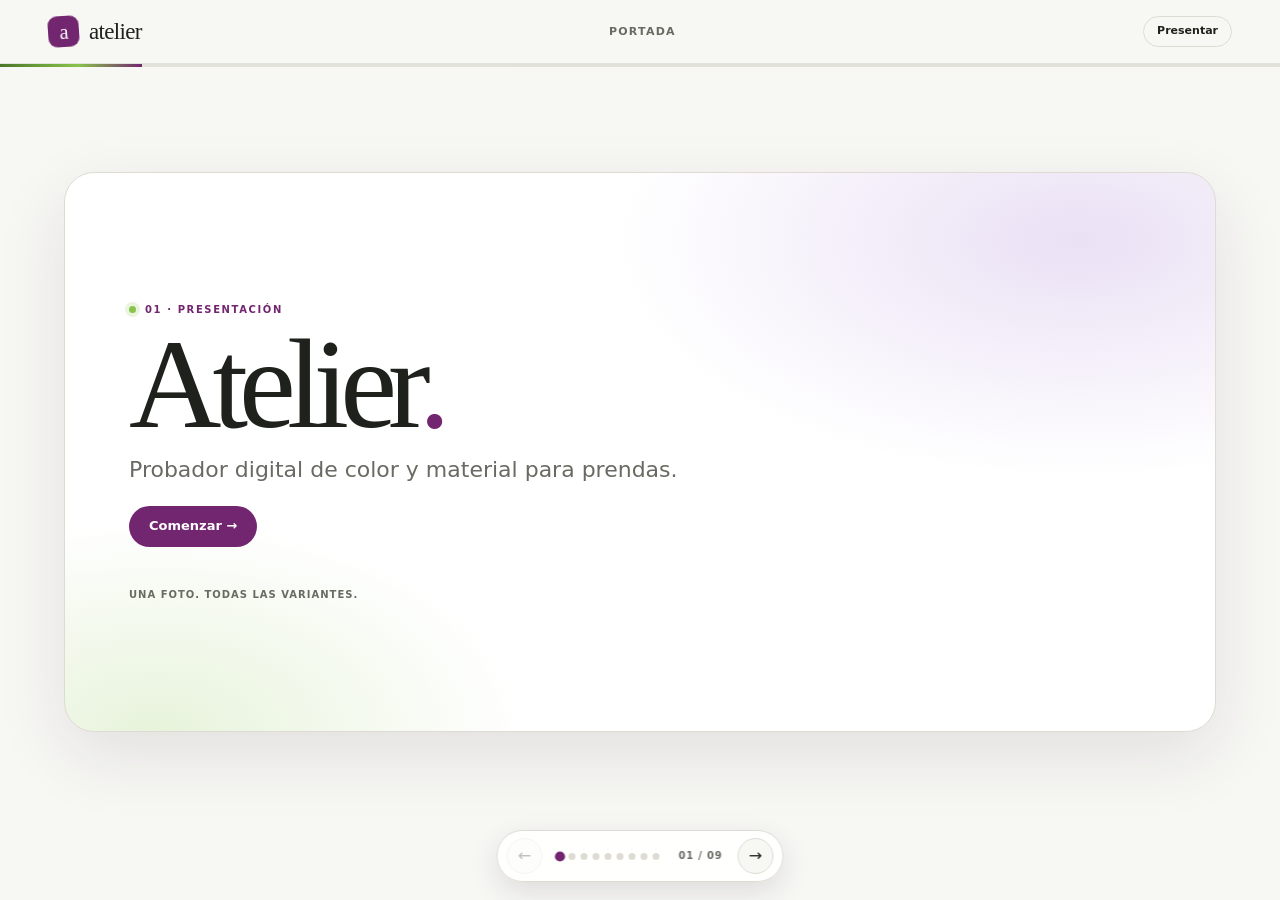
==== presentacion.html @ 40e88a14 "presentación a medias" ====
<!DOCTYPE html>
<html lang="es">
<head>
<meta charset="utf-8">
<meta name="viewport" content="width=device-width, initial-scale=1">
<meta name="description" content="Atelier: probador digital de color y material para prendas. Prueba variantes sobre tu catálogo sin fabricar muestras.">
<title>Atelier · Un nuevo tono. La misma esencia.</title>
<script>document.documentElement.classList.add("js");</script>
<style>
  :root {
    --paper: #f7f7f4;
    --paper-2: #efeee7;
    --white: #ffffff;
    --ink: #1f211d;
    --muted: #686b61;
    --plum: #732670;
    --plum-2: #5b1e58;
    --plum-ink: #732670;
    --plum-soft: #f1e8f5;
    --lavender: #c8afe4;
    --green: #4a7728;
    --green-ink: #4a7728;
    --lime: #89c34b;
    --lime-soft: #dfeac8;
    --line: #dedcd2;
    --shadow: 0 24px 70px rgba(45, 30, 48, .10);
    --shadow-soft: 0 12px 34px rgba(45, 30, 48, .07);
    --serif: Georgia, "Times New Roman", serif;
    --sans: "Segoe UI", system-ui, -apple-system, BlinkMacSystemFont, Arial, sans-serif;
    --bar: 64px;
    color-scheme: light;
  }

  * { box-sizing: border-box; }

  html {
    scroll-behavior: smooth;
    -webkit-text-size-adjust: 100%;
  }

  body {
    margin: 0;
    color: var(--ink);
    background:
      radial-gradient(900px 520px at 90% -10%, rgba(200, 175, 228, .26), transparent 62%),
      radial-gradient(760px 480px at -8% 25%, rgba(137, 195, 75, .13), transparent 62%),
      var(--paper);
    font-family: var(--sans);
    font-size: 15px;
    line-height: 1.55;
    overflow: hidden;
    -webkit-font-smoothing: antialiased;
  }

  a { color: var(--plum-ink); text-decoration: none; }
  a:hover { text-decoration: underline; }
  img { display: block; max-width: 100%; }
  button { font: inherit; }
  p { margin: 0 0 1em; }

  .sr-only {
    position: absolute;
    width: 1px;
    height: 1px;
    padding: 0;
    margin: -1px;
    overflow: hidden;
    clip: rect(0, 0, 0, 0);
    white-space: nowrap;
    border: 0;
  }

  .skip {
    position: fixed;
    left: -999px;
    top: 8px;
    z-index: 100;
    padding: 10px 16px;
    border-radius: 999px;
    background: var(--plum);
    color: #fff;
  }
  .skip:focus { left: 16px; }

  .deck-bar {
    position: fixed;
    inset: 0 0 auto;
    z-index: 70;
    display: flex;
    align-items: center;
    justify-content: space-between;
    gap: 18px;
    height: var(--bar);
    padding: 0 clamp(18px, 4vw, 48px);
    border-bottom: 1px solid rgba(222, 220, 210, .8);
    background: rgba(247, 247, 244, .84);
    backdrop-filter: blur(16px);
  }

  .brand {
    display: inline-flex;
    align-items: center;
    gap: 10px;
    flex: 0 0 auto;
    color: var(--ink);
    font-family: var(--serif);
    font-size: 23px;
    letter-spacing: -.03em;
    text-decoration: none;
  }
  .brand:hover { text-decoration: none; }

  .brand-mark {
    display: grid;
    place-items: center;
    width: 31px;
    height: 31px;
    border-radius: 9px;
    background: var(--plum);
    color: #fff;
    font-family: var(--serif);
    font-size: 20px;
    line-height: 1;
    transform: rotate(-4deg);
  }

  .deck-center {
    display: flex;
    align-items: center;
    gap: 14px;
    min-width: 0;
    color: var(--muted);
  }

  .deck-title {
    overflow: hidden;
    font-size: 11px;
    font-weight: 700;
    letter-spacing: .11em;
    text-overflow: ellipsis;
    text-transform: uppercase;
    white-space: nowrap;
  }

  .deck-actions {
    display: flex;
    align-items: center;
    gap: 10px;
    flex: 0 0 auto;
  }

  .btn {
    display: inline-flex;
    align-items: center;
    justify-content: center;
    gap: 8px;
    padding: 12px 19px;
    border: 1px solid transparent;
    border-radius: 999px;
    font-size: 13px;
    font-weight: 700;
    line-height: 1.1;
    cursor: pointer;
    text-decoration: none;
    transition: transform .18s ease, background .18s ease, border-color .18s ease;
  }
  .btn:hover { transform: translateY(-2px); text-decoration: none; }
  .btn-primary { background: var(--plum); color: #fff; }
  .btn-primary:hover { background: var(--plum-2); }
  .btn-ghost { background: transparent; color: var(--ink); border-color: var(--line); }
  .btn-ghost:hover { border-color: var(--plum); color: var(--plum-ink); }
  .btn-small { padding: 8px 13px; font-size: 11px; }

  .progress-track {
    position: fixed;
    inset: var(--bar) 0 auto;
    z-index: 71;
    height: 3px;
    background: rgba(222, 220, 210, .8);
  }
  .progress-track span {
    display: block;
    width: 0;
    height: 100%;
    background: linear-gradient(90deg, var(--green), var(--lime) 55%, var(--plum));
    transition: width .35s ease;
  }

  .slide {
    position: absolute;
    inset: 0;
    display: block;
    overflow-x: hidden;
    overflow-y: auto;
    padding: calc(var(--bar) + 20px) clamp(20px, 5vw, 64px) 80px;
    outline: none;
  }
  .js .slide { display: none; }
  .js .slide.is-active { display: block; }

  .slide-inner {
    display: flex;
    flex-direction: column;
    justify-content: center;
    width: min(1440px, 100%);
    min-height: calc(100svh - var(--bar) - 100px);
    margin: 0 auto;
  }

  .js .slide.is-active .slide-inner {
    animation: rise .42s ease both;
  }

  @keyframes rise {
    from { opacity: 0; transform: translateY(12px); }
    to { opacity: 1; transform: translateY(0); }
  }

  .deck-nav {
    position: fixed;
    left: 50%;
    bottom: 18px;
    z-index: 72;
    display: flex;
    align-items: center;
    gap: 10px;
    padding: 7px 9px;
    border: 1px solid var(--line);
    border-radius: 999px;
    background: rgba(255, 255, 255, .9);
    box-shadow: 0 10px 30px rgba(45, 30, 48, .12);
    backdrop-filter: blur(14px);
    transform: translateX(-50%);
  }

  .nav-btn {
    display: grid;
    place-items: center;
    width: 36px;
    height: 36px;
    border: 1px solid var(--line);
    border-radius: 50%;
    background: var(--paper);
    color: var(--ink);
    font-size: 16px;
    cursor: pointer;
    transition: background .18s ease, color .18s ease, border-color .18s ease;
  }
  .nav-btn:hover { border-color: var(--plum); background: var(--plum-soft); color: var(--plum-ink); }
  .nav-btn:disabled { cursor: default; opacity: .3; }
  .nav-btn:disabled:hover { border-color: var(--line); background: var(--paper); color: var(--ink); }

  .dots {
    display: flex;
    align-items: center;
    gap: 5px;
    padding: 0 4px;
  }

  .dot {
    width: 7px;
    height: 7px;
    padding: 0;
    border: 0;
    border-radius: 50%;
    background: var(--line);
    cursor: pointer;
    transition: background .18s ease, transform .18s ease;
  }
  .dot:hover { background: var(--lavender); }
  .dot.is-active { background: var(--plum); transform: scale(1.45); }

  .nav-count {
    min-width: 54px;
    color: var(--muted);
    font-size: 10px;
    font-weight: 700;
    letter-spacing: .08em;
    text-align: center;
    white-space: nowrap;
  }

  .kicker {
    display: inline-flex;
    align-items: center;
    gap: 9px;
    margin-bottom: 12px;
    color: var(--plum-ink);
    font-size: 10px;
    font-weight: 800;
    letter-spacing: .16em;
    text-transform: uppercase;
  }
  .kicker::before {
    content: "";
    width: 7px;
    height: 7px;
    border-radius: 50%;
    background: var(--lime);
    box-shadow: 0 0 0 4px rgba(137, 195, 75, .18);
  }

  h1, h2, h3 {
    font-family: var(--serif);
    font-weight: 400;
    color: var(--ink);
  }

  h1 {
    margin: 0 0 20px;
    font-size: clamp(38px, 5.8vw, 76px);
    line-height: .98;
    letter-spacing: -.045em;
  }
  h1 em { color: var(--plum-ink); font-style: italic; }

  h2 {
    max-width: 22ch;
    margin: 0;
    font-size: clamp(30px, 4vw, 54px);
    line-height: 1.04;
    letter-spacing: -.04em;
  }

  h3 {
    margin: 0 0 7px;
    font-size: 21px;
    line-height: 1.12;
    letter-spacing: -.02em;
  }

  .lead {
    max-width: 60ch;
    margin: 0;
    color: var(--muted);
    font-size: 15px;
    line-height: 1.6;
  }

  .slide-head {
    display: grid;
    grid-template-columns: minmax(0, 1.05fr) minmax(0, .95fr);
    gap: 30px;
    align-items: end;
    margin-bottom: 22px;
  }

  .slide-head .lead { padding-bottom: 4px; }

  .chip-row {
    display: flex;
    flex-wrap: wrap;
    gap: 7px;
  }

  .chip {
    display: inline-flex;
    align-items: center;
    padding: 6px 10px;
    border: 1px solid var(--line);
    border-radius: 999px;
    background: rgba(255, 255, 255, .66);
    color: var(--muted);
    font-size: 10px;
    font-weight: 700;
    letter-spacing: .02em;
    white-space: nowrap;
  }

  .card-grid { display: grid; gap: 16px; }
  .cols-2 { grid-template-columns: repeat(2, minmax(0, 1fr)); }
  .cols-3 { grid-template-columns: repeat(3, minmax(0, 1fr)); }
  .cols-4 { grid-template-columns: repeat(4, minmax(0, 1fr)); }

  .card {
    padding: 21px 20px;
    border: 1px solid var(--line);
    border-radius: 18px;
    background: var(--white);
    box-shadow: var(--shadow-soft);
  }
  .card p {
    margin: 0;
    color: var(--muted);
    font-size: 13px;
    line-height: 1.55;
  }
  .card-tag {
    display: inline-block;
    margin-bottom: 26px;
    color: var(--plum-ink);
    font-size: 9px;
    font-weight: 800;
    letter-spacing: .13em;
    text-transform: uppercase;
  }

  .pain-card {
    position: relative;
    min-height: 190px;
    overflow: hidden;
    padding: 24px 22px;
  }
  .pain-card .ghost-num {
    position: absolute;
    top: 4px;
    right: 14px;
    color: var(--paper-2);
    font-family: var(--serif);
    font-size: 82px;
    line-height: 1;
    letter-spacing: -.06em;
    pointer-events: none;
  }
  .pain-card h3 { position: relative; margin-bottom: 10px; }
  .pain-card p { position: relative; }

  .statement {
    display: flex;
    align-items: center;
    justify-content: space-between;
    gap: 24px;
    margin-top: 18px;
    padding: 20px 26px;
    border-radius: 18px;
    background:
      radial-gradient(600px 220px at 100% 0%, rgba(200, 175, 228, .3), transparent 70%),
      var(--plum-2);
    color: #fff;
    box-shadow: var(--shadow);
  }
  .statement p {
    margin: 0;
    font-family: var(--serif);
    font-size: clamp(20px, 2.2vw, 29px);
    line-height: 1.2;
    letter-spacing: -.02em;
  }
  .statement span {
    flex: 0 0 auto;
    color: var(--lavender);
    font-size: 10px;
    font-weight: 800;
    letter-spacing: .13em;
    text-transform: uppercase;
  }

  .split-2 {
    display: grid;
    grid-template-columns: minmax(0, .9fr) minmax(0, 1.1fr);
    gap: 18px;
    align-items: stretch;
  }

  .manifesto {
    display: flex;
    flex-direction: column;
    justify-content: space-between;
    padding: 26px;
    border-radius: 20px;
    background:
      radial-gradient(520px 260px at 0% 0%, rgba(137, 195, 75, .24), transparent 68%),
      var(--plum-2);
    color: #fff;
    box-shadow: var(--shadow);
  }
  .manifesto .label {
    color: var(--lavender);
    font-size: 10px;
    font-weight: 800;
    letter-spacing: .14em;
    text-transform: uppercase;
  }
  .manifesto h3 {
    max-width: 13ch;
    margin: 18px 0;
    color: #fff;
    font-size: clamp(28px, 3vw, 40px);
    line-height: 1.05;
  }
  .manifesto p {
    max-width: 38ch;
    margin: 0;
    color: rgba(255, 255, 255, .7);
    font-size: 13px;
    line-height: 1.5;
  }

  .audience {
    display: grid;
    grid-template-columns: repeat(2, minmax(0, 1fr));
    gap: 12px;
  }
  .audience .card { padding: 18px 17px; }
  .audience .card h3 { font-size: 19px; }
  .audience .card p { font-size: 12px; }

  .solution-strip {
    display: grid;
    grid-template-columns: repeat(3, minmax(0, 1fr));
    gap: 12px;
    margin: 14px 0 12px;
  }

  .solution-strip.four { grid-template-columns: repeat(4, minmax(0, 1fr)); }

  .solution-step {
    display: flex;
    align-items: center;
    gap: 13px;
    padding: 14px 16px;
    border: 1px solid var(--line);
    border-radius: 14px;
    background: var(--white);
    box-shadow: var(--shadow-soft);
  }
  .solution-step b {
    display: grid;
    place-items: center;
    flex: 0 0 auto;
    width: 32px;
    height: 32px;
    border-radius: 10px;
    background: var(--plum-soft);
    color: var(--plum-ink);
    font-family: var(--serif);
    font-size: 14px;
    font-weight: 400;
  }
  .solution-step strong {
    display: block;
    font-family: var(--serif);
    font-size: 17px;
    font-weight: 400;
    line-height: 1.15;
  }
  .solution-step span {
    display: block;
    margin-top: 2px;
    color: var(--muted);
    font-size: 10px;
  }

  .demo-figure {
    margin: 0;
    overflow: hidden;
    border: 1px solid var(--line);
    border-radius: 18px;
    background: var(--white);
    box-shadow: var(--shadow-soft);
  }
  .demo-figure .image-box {
    display: grid;
    place-items: center;
    height: 130px;
    padding: 8px;
    background: var(--paper-2);
  }
  .demo-figure img {
    width: auto;
    height: auto;
    max-width: 100%;
    max-height: 100%;
    border-radius: 8px;
    object-fit: contain;
  }
  .demo-figure figcaption {
    display: flex;
    align-items: center;
    justify-content: space-between;
    gap: 16px;
    padding: 11px 15px;
    border-top: 1px solid var(--line);
    color: var(--muted);
    font-size: 10px;
  }
  .demo-figure figcaption strong { color: var(--ink); font-size: 11px; }

  .steps-row {
    display: grid;
    grid-template-columns: repeat(5, minmax(0, 1fr));
    gap: 10px;
    margin: 24px 0 16px;
  }

  .use-step {
    padding: 18px 16px;
    border: 1px solid var(--line);
    border-radius: 16px;
    background: var(--white);
    box-shadow: var(--shadow-soft);
  }
  .use-step b {
    display: grid;
    place-items: center;
    width: 30px;
    height: 30px;
    margin-bottom: 28px;
    border-radius: 50%;
    background: var(--plum-soft);
    color: var(--plum-ink);
    font-family: var(--serif);
    font-size: 13px;
    font-weight: 400;
  }
  .use-step h3 { font-size: 16px; }
  .use-step p { margin: 0; color: var(--muted); font-size: 11px; line-height: 1.5; }

  .callout-row {
    display: flex;
    flex-wrap: wrap;
    gap: 8px;
  }
  .callout-row span {
    padding: 7px 11px;
    border: 1px solid var(--line);
    border-radius: 999px;
    background: var(--white);
    color: var(--muted);
    font-size: 10px;
    font-weight: 700;
  }

  .feature-grid {
    display: grid;
    grid-template-columns: repeat(4, minmax(0, 1fr));
    gap: 14px;
    margin-top: 24px;
  }

  .feature-card {
    display: flex;
    flex-direction: column;
    min-height: 240px;
    padding: 18px;
    border: 1px solid var(--line);
    border-radius: 18px;
    background: var(--white);
    box-shadow: var(--shadow-soft);
  }
  .feature-card h3 { margin-top: auto; font-size: 20px; }
  .feature-card p { margin: 0; color: var(--muted); font-size: 12px; line-height: 1.5; }

  .mini {
    display: flex;
    flex-wrap: wrap;
    align-content: flex-start;
    gap: 6px;
    min-height: 92px;
    margin-bottom: 20px;
    padding: 12px;
    border-radius: 12px;
    background: var(--paper-2);
  }
  .mini-swatch {
    width: 26px;
    height: 26px;
    border: 2px solid var(--white);
    border-radius: 50%;
    box-shadow: 0 0 0 1px var(--line);
  }
  .mini-hex {
    align-self: center;
    margin-left: 2px;
    padding: 4px 7px;
    border-radius: 6px;
    background: var(--white);
    color: var(--muted);
    font-family: "Cascadia Code", Consolas, monospace;
    font-size: 9px;
  }
  .mini-pill {
    align-self: center;
    padding: 4px 8px;
    border-radius: 999px;
    background: var(--white);
    color: var(--muted);
    font-size: 9px;
    font-weight: 700;
  }
  .mini-tab {
    padding: 5px 8px;
    border-radius: 7px;
    background: var(--white);
    color: var(--muted);
    font-size: 9px;
    font-weight: 700;
  }
  .mini-tab.active { background: var(--plum); color: #fff; }
  .mini-dot {
    display: grid;
    place-items: center;
    width: 30px;
    height: 30px;
    border-radius: 50%;
    background: var(--white);
    color: var(--plum-ink);
    font-family: var(--serif);
    font-size: 12px;
    box-shadow: 0 0 0 1px var(--line);
  }

  .benefit-layout {
    display: grid;
    grid-template-columns: minmax(0, 1.1fr) minmax(0, .9fr);
    gap: 18px;
    align-items: stretch;
    margin-top: 24px;
  }

  .benefit-grid {
    display: grid;
    grid-template-columns: repeat(2, minmax(0, 1fr));
    gap: 12px;
  }
  .benefit {
    padding: 18px 17px;
    border: 1px solid var(--line);
    border-radius: 16px;
    background: var(--white);
    box-shadow: var(--shadow-soft);
  }
  .benefit strong {
    display: block;
    margin-bottom: 5px;
    font-family: var(--serif);
    font-size: 22px;
    font-weight: 400;
    line-height: 1.08;
    letter-spacing: -.02em;
  }
  .benefit span { color: var(--muted); font-size: 11px; line-height: 1.45; }

  .benefit-slide .slide-head { margin-bottom: 14px; }
  .benefit-detail {
    display: grid;
    grid-template-columns: minmax(0, .8fr) minmax(0, 1.2fr);
    gap: clamp(24px, 4vw, 52px);
    align-items: center;
    margin-top: 6px;
  }
  .benefit-copy p {
    max-width: 48ch;
    color: var(--muted);
    font-size: 15px;
    line-height: 1.6;
  }
  .benefit-points {
    display: grid;
    gap: 10px;
    margin: 20px 0 0;
    padding: 0;
    list-style: none;
  }
  .benefit-points li {
    display: grid;
    grid-template-columns: 24px minmax(0, 1fr);
    gap: 10px;
    align-items: start;
    color: var(--muted);
    font-size: 12.5px;
    line-height: 1.45;
  }
  .benefit-points b {
    display: grid;
    place-items: center;
    width: 24px;
    height: 24px;
    border-radius: 50%;
    background: var(--lime-soft);
    color: var(--green-ink);
    font-size: 11px;
  }
  .benefit-points strong { color: var(--ink); font-weight: 700; }
  .benefit-note {
    max-width: 46ch;
    margin: 20px 0 0;
    padding: 12px 14px;
    border-left: 3px solid var(--lime);
    border-radius: 0 10px 10px 0;
    background: var(--lime-soft);
    color: var(--green-ink);
    font-size: 12px;
    line-height: 1.4;
  }
  .benefit-figure {
    margin: 0;
    overflow: hidden;
    border: 1px solid var(--line);
    border-radius: 20px;
    background: var(--white);
    box-shadow: var(--shadow-soft);
  }
  .benefit-figure .benefit-image {
    display: grid;
    place-items: center;
    height: clamp(320px, 48vh, 560px);
    padding: 12px;
    background: var(--paper-2);
  }
  .benefit-figure img {
    width: auto;
    height: auto;
    max-width: 100%;
    max-height: 100%;
    border-radius: 10px;
    object-fit: contain;
  }
  .benefit-figure figcaption {
    padding: 10px 14px;
    border-top: 1px solid var(--line);
    color: var(--muted);
    font-size: 10px;
  }
  .benefit-two-up {
    display: grid;
    grid-template-columns: repeat(2, minmax(0, 1fr));
    gap: 8px;
    padding: 8px;
    background: #232a22;
  }
  .benefit-two-up figure {
    margin: 0;
    overflow: hidden;
    border-radius: 10px;
    background: #2c342b;
  }
  .benefit-two-up img {
    width: 100%;
    height: clamp(300px, 44vh, 520px);
    padding: 8px;
    object-fit: contain;
  }
  .benefit-two-up figcaption {
    padding: 7px 8px;
    border-top: 1px solid rgba(255, 255, 255, .12);
    color: rgba(255, 255, 255, .7);
    font-size: 9px;
    text-align: center;
  }

  .compare {
    display: flex;
    flex-direction: column;
    justify-content: center;
    padding: 22px;
    border-radius: 18px;
    background:
      radial-gradient(460px 220px at 100% 0%, rgba(200, 175, 228, .28), transparent 70%),
      var(--plum-2);
    color: #fff;
    box-shadow: var(--shadow);
  }
  .compare .label {
    margin-bottom: 18px;
    color: var(--lavender);
    font-size: 9px;
    font-weight: 800;
    letter-spacing: .14em;
    text-transform: uppercase;
  }
  .compare-row { padding: 11px 0; border-top: 1px solid rgba(255, 255, 255, .14); }
  .compare-row:first-of-type { border-top: 0; }
  .compare-row small {
    display: block;
    margin-bottom: 3px;
    color: rgba(255, 255, 255, .5);
    font-size: 9px;
    font-weight: 700;
    letter-spacing: .09em;
    text-transform: uppercase;
  }
  .compare-row span {
    display: block;
    font-family: var(--serif);
    font-size: 17px;
    line-height: 1.25;
  }
  .compare-row.now span { color: var(--lime); }

  .result-grid {
    display: grid;
    grid-template-columns: repeat(4, minmax(0, 1fr));
    gap: 14px;
    margin-top: 24px;
  }

  .shot {
    display: flex;
    flex-direction: column;
    margin: 0;
    overflow: hidden;
    border: 1px solid var(--line);
    border-radius: 16px;
    background: var(--white);
    box-shadow: var(--shadow-soft);
  }
  .shot-img {
    display: grid;
    place-items: center;
    height: clamp(220px, 30vh, 340px);
    padding: 9px;
    background:
      linear-gradient(45deg, rgba(0, 0, 0, .024) 25%, transparent 25%, transparent 75%, rgba(0, 0, 0, .024) 75%),
      linear-gradient(45deg, rgba(0, 0, 0, .024) 25%, transparent 25%, transparent 75%, rgba(0, 0, 0, .024) 75%),
      var(--paper-2);
    background-position: 0 0, 9px 9px;
    background-size: 18px 18px;
  }
  .shot-img img {
    width: auto;
    height: auto;
    max-width: 100%;
    max-height: 100%;
    border-radius: 6px;
    object-fit: contain;
  }
  .shot figcaption {
    padding: 11px 13px 13px;
    border-top: 1px solid var(--line);
  }
  .shot figcaption strong {
    display: block;
    margin-bottom: 2px;
    font-family: var(--serif);
    font-size: 15px;
    font-weight: 400;
    line-height: 1.2;
  }
  .shot figcaption span {
    display: block;
    color: var(--muted);
    font-size: 10px;
    line-height: 1.35;
  }

  .image-pair {
    display: grid;
    grid-template-columns: repeat(2, minmax(0, 1fr));
    gap: 8px;
    padding: 8px;
    background: #232a22;
  }
  .quality-figure .image-pair .image-box {
    border-radius: 10px;
    background: #2c342b;
  }

  .quality-layout {
    display: grid;
    grid-template-columns: minmax(0, 1.05fr) minmax(0, .95fr);
    gap: 20px;
    align-items: center;
    margin-top: 18px;
  }

  .quality-left { display: flex; flex-direction: column; gap: 14px; }

  .quality-list { display: grid; gap: 10px; }
  .quality-item {
    display: grid;
    grid-template-columns: 34px minmax(0, 1fr);
    gap: 12px;
    align-items: start;
  }
  .quality-item b {
    display: grid;
    place-items: center;
    width: 34px;
    height: 34px;
    border-radius: 11px;
    background: var(--plum-soft);
    color: var(--plum-ink);
    font-family: var(--serif);
    font-size: 14px;
    font-weight: 400;
  }
  .quality-item h3 { margin-bottom: 3px; font-size: 17px; }
  .quality-item p { margin: 0; color: var(--muted); font-size: 11.5px; line-height: 1.45; }

  .quality-figure {
    margin: 0;
    overflow: hidden;
    border: 1px solid var(--line);
    border-radius: 18px;
    background: var(--white);
    box-shadow: var(--shadow-soft);
  }
  .quality-figure .image-box {
    display: grid;
    place-items: center;
    height: 210px;
    padding: 10px;
    background: var(--paper-2);
  }
  .quality-figure img {
    width: auto;
    height: auto;
    max-width: 100%;
    max-height: 100%;
    border-radius: 8px;
  }
  .quality-figure figcaption {
    padding: 10px 14px;
    border-top: 1px solid var(--line);
    color: var(--muted);
    font-size: 10px;
  }

  .quality-figure.flow-figure {
    width: min(1280px, 100%);
    margin: 10px auto 0;
  }
  .quality-figure.flow-figure .image-box { height: clamp(320px, 45vh, 560px); }

  .stat-strip {
    display: grid;
    grid-template-columns: repeat(4, minmax(0, 1fr));
    gap: 14px;
    margin-top: 18px;
    padding: 17px 20px;
    border: 1px solid var(--line);
    border-radius: 16px;
    background: var(--white);
  }
  .stat-strip strong {
    display: block;
    font-family: var(--serif);
    font-size: 26px;
    font-weight: 400;
    line-height: 1;
    letter-spacing: -.04em;
  }
  .stat-strip span {
    display: block;
    margin-top: 4px;
    color: var(--muted);
    font-size: 9px;
    line-height: 1.35;
  }
  .stat-strip.compact {
    margin-top: 0;
    padding: 12px 14px;
    gap: 10px;
  }
  .stat-strip.compact strong { font-size: 21px; }
  .stat-strip.compact span { font-size: 8px; }

  .process-row {
    display: grid;
    grid-template-columns: repeat(3, minmax(0, 1fr));
    gap: 12px;
    margin: 22px 0 16px;
  }

  .process-card {
    position: relative;
    padding: 18px;
    border: 1px solid var(--line);
    border-radius: 16px;
    background: var(--white);
    box-shadow: var(--shadow-soft);
  }
  .process-card .num {
    display: inline-block;
    margin-bottom: 22px;
    color: var(--plum-ink);
    font-family: var(--serif);
    font-size: 13px;
  }
  .process-card h3 { font-size: 18px; }
  .process-card p { margin: 0; color: var(--muted); font-size: 11px; line-height: 1.5; }

  .route-row {
    display: grid;
    grid-template-columns: repeat(2, minmax(0, 1fr));
    gap: 12px;
  }

  .route {
    display: flex;
    align-items: flex-start;
    justify-content: space-between;
    gap: 16px;
    padding: 16px 18px;
    border: 1px solid var(--line);
    border-radius: 16px;
    background: var(--white);
    box-shadow: var(--shadow-soft);
  }
  .route.hsv { border-left: 4px solid var(--lime); }
  .route.gen { border-left: 4px solid var(--plum); }
  .route h3 { font-size: 18px; }
  .route p { margin: 0; color: var(--muted); font-size: 11px; line-height: 1.45; }
  .route .tag {
    flex: 0 0 auto;
    padding: 5px 8px;
    border-radius: 999px;
    background: var(--paper-2);
    color: var(--muted);
    font-size: 8px;
    font-weight: 800;
    letter-spacing: .05em;
    white-space: nowrap;
  }

  .spec-grid {
    display: grid;
    grid-template-columns: repeat(2, minmax(0, 1fr));
    gap: 10px;
    margin-top: 18px;
  }

  .spec {
    padding: 15px 17px;
    border: 1px solid var(--line);
    border-radius: 16px;
    background: var(--white);
    box-shadow: var(--shadow-soft);
  }
  .spec-label {
    display: inline-block;
    margin-bottom: 7px;
    color: var(--plum-ink);
    font-size: 9px;
    font-weight: 800;
    letter-spacing: .12em;
    text-transform: uppercase;
  }
  .spec p { margin: 0; color: var(--muted); font-size: 12px; line-height: 1.5; }
  .spec strong { color: var(--ink); }

  .note-line {
    margin-top: 12px;
    color: var(--muted);
    font-size: 10px;
  }

  .two-panels {
    display: grid;
    grid-template-columns: repeat(2, minmax(0, 1fr));
    gap: 16px;
    margin-top: 24px;
  }
  .panel {
    padding: 22px;
    border: 1px solid var(--line);
    border-radius: 18px;
    background: var(--white);
    box-shadow: var(--shadow-soft);
  }
  .panel h3 { margin-bottom: 14px; font-size: 23px; }
  .list { display: grid; gap: 9px; margin: 0; padding: 0; list-style: none; }
  .list li {
    position: relative;
    padding-left: 18px;
    color: var(--muted);
    font-size: 12px;
    line-height: 1.5;
  }
  .list li::before {
    content: "";
    position: absolute;
    left: 0;
    top: .55em;
    width: 6px;
    height: 6px;
    border-radius: 50%;
    background: var(--lavender);
  }
  .list.green li::before { background: var(--lime); }
  .list li strong { color: var(--ink); font-weight: 700; }

  .roadmap {
    display: grid;
    grid-template-columns: repeat(3, minmax(0, 1fr));
    gap: 14px;
    margin-top: 24px;
  }
  .roadmap .card { padding: 20px; }
  .roadmap .card h3 { margin-bottom: 12px; font-size: 21px; }
  .roadmap .card ul { display: grid; gap: 7px; margin: 0; padding: 0 0 0 15px; color: var(--muted); font-size: 11px; line-height: 1.45; }
  .roadmap .card.now { border-top: 4px solid var(--lime); }
  .roadmap .card.next { border-top: 4px solid var(--lavender); }
  .roadmap .card.later { border-top: 4px solid var(--plum); }
  .roadmap .stage {
    display: inline-block;
    margin-bottom: 8px;
    color: var(--plum-ink);
    font-size: 9px;
    font-weight: 800;
    letter-spacing: .13em;
    text-transform: uppercase;
  }
  .roadmap-note {
    margin-top: 18px;
    color: var(--muted);
    font-family: var(--serif);
    font-size: 17px;
    font-style: italic;
    text-align: center;
  }

  .cover-grid {
    display: grid;
    grid-template-columns: minmax(0, 1.15fr) minmax(280px, .85fr);
    gap: 46px;
    align-items: center;
  }

  .cover-lead {
    max-width: 48ch;
    margin-bottom: 20px;
    color: var(--muted);
    font-size: 16px;
    line-height: 1.55;
  }
  .cover-actions {
    display: flex;
    flex-wrap: wrap;
    gap: 9px;
    margin-bottom: 18px;
  }
  .project-points {
    display: grid;
    grid-template-columns: repeat(2, minmax(0, 1fr));
    gap: 10px 18px;
    max-width: 560px;
    margin: 16px 0 0;
    padding: 0;
    list-style: none;
  }
  .project-points li {
    display: grid;
    grid-template-columns: 22px minmax(0, 1fr);
    gap: 9px;
    align-items: start;
    color: var(--muted);
    font-size: 11.5px;
    line-height: 1.4;
  }
  .project-points b {
    display: grid;
    place-items: center;
    width: 22px;
    height: 22px;
    border-radius: 7px;
    background: var(--plum-soft);
    color: var(--plum-ink);
    font-family: var(--serif);
    font-size: 10px;
    font-weight: 400;
  }
  .project-points strong { color: var(--ink); font-weight: 700; }
  .project-note {
    margin: 16px 0 0;
    color: var(--green-ink);
    font-size: 11px;
    font-weight: 700;
    letter-spacing: .02em;
  }
  .cover-tags {
    display: flex;
    flex-wrap: wrap;
    gap: 7px;
  }
  .cover-hint {
    margin-top: 20px;
    color: var(--muted);
    font-size: 10px;
    letter-spacing: .06em;
  }

  .cover-simple {
    display: flex;
    flex-direction: column;
    justify-content: center;
    min-height: min(560px, calc(100svh - var(--bar) - 130px));
    padding: clamp(28px, 5vw, 64px);
    border: 1px solid var(--line);
    border-radius: 30px;
    background:
      radial-gradient(700px 360px at 88% 12%, rgba(200, 175, 228, .38), transparent 66%),
      radial-gradient(560px 320px at 8% 100%, rgba(137, 195, 75, .2), transparent 66%),
      var(--white);
    box-shadow: var(--shadow);
  }
  .cover-simple h1 {
    max-width: 10ch;
    margin: 0 0 16px;
    font-size: clamp(64px, 10vw, 132px);
    line-height: .86;
    letter-spacing: -.07em;
  }
  .cover-simple h1 em { color: var(--plum-ink); }
  .cover-simple-lead {
    max-width: 40ch;
    margin: 0 0 20px;
    color: var(--muted);
    font-size: clamp(17px, 2vw, 22px);
    line-height: 1.4;
  }
  .cover-simple-actions { display: flex; flex-wrap: wrap; gap: 9px; }
  .cover-simple-foot {
    margin: clamp(20px, 4vw, 40px) 0 0;
    color: var(--muted);
    font-size: 10px;
    font-weight: 700;
    letter-spacing: .1em;
    text-transform: uppercase;
  }

  .cover-visual {
    position: relative;
    padding: 16px 0 16px 16px;
  }
  .cover-visual::before {
    content: "";
    position: absolute;
    inset: 0 14px 0 0;
    border-radius: 34px;
    background:
      radial-gradient(120% 80% at 20% 0%, rgba(255, 255, 255, .86), transparent 60%),
      linear-gradient(145deg, var(--lavender), var(--lime-soft) 70%, var(--paper));
    opacity: .82;
    transform: rotate(2.5deg);
  }

  .cover-device {
    position: relative;
    z-index: 1;
    max-width: 380px;
    margin-inline: auto;
    padding: 11px;
    border: 1px solid rgba(255, 255, 255, .72);
    border-radius: 24px;
    background: var(--white);
    box-shadow: var(--shadow);
    transform: rotate(-1.5deg);
  }
  .cover-device-bar {
    display: flex;
    align-items: center;
    justify-content: space-between;
    gap: 10px;
    padding: 2px 4px 10px;
  }
  .cover-device-bar strong {
    font-family: var(--serif);
    font-size: 19px;
    font-weight: 400;
    letter-spacing: -.03em;
  }
  .cover-device-bar span {
    padding: 4px 8px;
    border-radius: 999px;
    background: var(--lime-soft);
    color: var(--green-ink);
    font-size: 8px;
    font-weight: 800;
    letter-spacing: .07em;
    text-transform: uppercase;
  }
  .cover-image {
    position: relative;
    overflow: hidden;
    aspect-ratio: 1 / 1;
    border-radius: 15px;
    background: var(--paper-2);
  }
  .cover-image img {
    width: 100%;
    height: 100%;
    padding: 7px;
    object-fit: contain;
  }
  .cover-label {
    position: absolute;
    left: 10px;
    bottom: 10px;
    padding: 5px 9px;
    border-radius: 999px;
    background: rgba(31, 33, 29, .74);
    color: #fff;
    font-size: 9px;
    font-weight: 700;
    letter-spacing: .03em;
    backdrop-filter: blur(8px);
  }
  .cover-device-foot {
    display: flex;
    align-items: center;
    justify-content: space-between;
    gap: 10px;
    padding: 10px 4px 2px;
  }
  .cover-swatches { display: flex; gap: 5px; }
  .cover-swatches span {
    width: 16px;
    height: 16px;
    border: 2px solid var(--white);
    border-radius: 50%;
    box-shadow: 0 0 0 1px var(--line);
  }
  .cover-device-foot b {
    padding: 6px 10px;
    border-radius: 999px;
    background: var(--plum);
    color: #fff;
    font-size: 9px;
    font-weight: 800;
    white-space: nowrap;
  }
  .float-tag {
    position: absolute;
    z-index: 2;
    padding: 9px 12px;
    border: 1px solid var(--line);
    border-radius: 12px;
    background: var(--white);
    box-shadow: var(--shadow-soft);
    color: var(--muted);
    font-size: 9px;
    line-height: 1.3;
  }
  .float-tag strong {
    display: block;
    color: var(--plum-ink);
    font-family: var(--serif);
    font-size: 16px;
    font-weight: 400;
    line-height: 1.1;
  }
  .float-tag.one { top: 36px; right: -8px; transform: rotate(2deg); }
  .float-tag.two { bottom: 34px; left: -8px; transform: rotate(-2deg); }

  .closing-head {
    display: grid;
    grid-template-columns: minmax(0, 1.1fr) minmax(0, .9fr);
    gap: clamp(20px, 3vw, 40px);
    align-items: end;
    margin-bottom: 18px;
  }
  .closing-head-copy { display: flex; flex-direction: column; align-items: flex-start; }
  .closing-head-copy p {
    max-width: 54ch;
    margin: 0 0 14px;
    color: rgba(255, 255, 255, .7);
    font-size: 14.5px;
    line-height: 1.55;
  }

  .showcase-grid {
    display: grid;
    grid-template-columns: repeat(2, minmax(0, 1fr));
    gap: 14px;
  }
  .showcase-card {
    display: flex;
    flex-direction: column;
    margin: 0;
    overflow: hidden;
    border: 1px solid rgba(255, 255, 255, .16);
    border-radius: 18px;
    background: rgba(255, 255, 255, .06);
  }
  .showcase-media {
    display: grid;
    place-items: center;
    height: clamp(240px, 32vh, 360px);
    padding: 10px;
    background: rgba(255, 255, 255, .04);
  }
  .showcase-media img {
    width: auto;
    height: auto;
    max-width: 100%;
    max-height: 100%;
    border-radius: 8px;
    object-fit: contain;
  }
  .compare-pair {
    display: grid;
    grid-template-columns: repeat(2, minmax(0, 1fr));
    gap: 8px;
    height: clamp(240px, 32vh, 360px);
    padding: 8px;
    background: rgba(255, 255, 255, .04);
  }
  .compare-image {
    display: grid;
    grid-template-rows: minmax(0, 1fr) auto;
    place-items: center;
    gap: 4px;
    min-height: 0;
    margin: 0;
  }
  .compare-image img {
    width: auto;
    height: auto;
    max-width: 100%;
    max-height: 100%;
    border-radius: 6px;
    object-fit: contain;
  }
  .compare-image span {
    color: rgba(255, 255, 255, .62);
    font-size: 8.5px;
    font-weight: 700;
    letter-spacing: .1em;
    text-transform: uppercase;
  }
  .showcase-card figcaption {
    padding: 10px 14px;
    border-top: 1px solid rgba(255, 255, 255, .12);
  }
  .showcase-card figcaption strong {
    display: block;
    margin-bottom: 2px;
    color: #fff;
    font-family: var(--serif);
    font-size: 16px;
    font-weight: 400;
    line-height: 1.2;
  }
  .showcase-card figcaption span {
    display: block;
    color: rgba(255, 255, 255, .62);
    font-size: 10px;
    line-height: 1.35;
  }

  .closing-panel {
    padding: clamp(26px, 4vw, 44px);
    border-radius: 26px;
    background:
      radial-gradient(700px 320px at 12% 0%, rgba(200, 175, 228, .24), transparent 70%),
      radial-gradient(600px 300px at 100% 100%, rgba(137, 195, 75, .2), transparent 70%),
      var(--plum-2);
    color: #fff;
    box-shadow: var(--shadow);
  }
  .closing-panel .kicker { color: var(--lavender); }
  .closing-panel .kicker::before { background: var(--lime); box-shadow: 0 0 0 4px rgba(137, 195, 75, .2); }
  .closing-panel h2 {
    max-width: 16ch;
    color: #fff;
    font-size: clamp(34px, 4.2vw, 58px);
  }
  .closing-actions { display: flex; flex-wrap: wrap; gap: 9px; }
  .closing-panel .btn-primary { background: var(--lime); color: #17200c; }
  .closing-panel .btn-primary:hover { background: var(--lime-soft); }
  .closing-panel .btn-ghost { border-color: rgba(255, 255, 255, .26); color: #fff; }
  .closing-panel .btn-ghost:hover { border-color: var(--lavender); color: var(--lavender); }
  .closing-foot {
    display: flex;
    flex-wrap: wrap;
    justify-content: space-between;
    gap: 12px;
    margin-top: 26px;
    padding-top: 13px;
    border-top: 1px solid rgba(255, 255, 255, .15);
    color: rgba(255, 255, 255, .45);
    font-size: 10px;
  }

  .noscript {
    position: fixed;
    inset: auto 20px 20px;
    z-index: 90;
    padding: 12px 16px;
    border-radius: 12px;
    background: var(--plum-2);
    color: #fff;
    font-size: 12px;
  }

  @media (min-height: 760px) {
    .benefit-figure .benefit-image { height: clamp(380px, 50vh, 600px); }
    .benefit-two-up img { height: clamp(340px, 48vh, 580px); }
  }

  @media (min-height: 900px) {
    .benefit-figure .benefit-image { height: clamp(440px, 52vh, 640px); }
    .benefit-two-up img { height: clamp(380px, 50vh, 620px); }
  }

  @media (max-width: 980px) {
    .cover-grid { grid-template-columns: minmax(0, 1fr) minmax(250px, .7fr); gap: 30px; }
    .benefit-detail { grid-template-columns: 1fr; }
    .feature-grid { grid-template-columns: repeat(2, minmax(0, 1fr)); }
    .result-grid { grid-template-columns: repeat(2, minmax(0, 1fr)); }
    .slide-head { grid-template-columns: 1fr; gap: 16px; }
    .slide-head h2 { max-width: 24ch; }
    .steps-row { grid-template-columns: repeat(3, minmax(0, 1fr)); }
    .quality-layout { grid-template-columns: 1fr; }
    .quality-figure .image-box { height: 240px; }
    .quality-figure { max-width: 460px; }
    .quality-figure.flow-figure { max-width: none; }
    .quality-figure.flow-figure .image-box { height: clamp(300px, 42vh, 460px); }
    .closing-head { grid-template-columns: 1fr; gap: 16px; }
  }

  @media (max-width: 860px) {
    :root { --bar: 58px; }
    body { overflow: hidden; }
    .deck-center { display: none; }
    .deck-bar { justify-content: space-between; }
    .brand { font-size: 21px; }
    .brand-mark { width: 28px; height: 28px; border-radius: 8px; font-size: 18px; }
    .cover-grid { grid-template-columns: 1fr; gap: 34px; }
    .cover-visual { width: min(360px, 100%); margin-inline: auto; }
    .cover-hint { display: none; }
    .showcase-grid { grid-template-columns: 1fr; }
    .split-2, .benefit-layout, .two-panels { grid-template-columns: 1fr; }
    .cols-3, .cols-4 { grid-template-columns: repeat(2, minmax(0, 1fr)); }
    .solution-strip.four { grid-template-columns: repeat(2, minmax(0, 1fr)); }
    .process-row { grid-template-columns: 1fr; }
    .route-row { grid-template-columns: 1fr; }
    .spec-grid { grid-template-columns: 1fr; }
    .roadmap { grid-template-columns: 1fr; }
    .stat-strip { grid-template-columns: repeat(2, minmax(0, 1fr)); }
    .dots { display: none; }
    .card { padding: 18px; }
    .feature-card { min-height: 0; }
    .feature-card h3 { margin-top: 4px; }
  }

  @media (max-width: 560px) {
    .slide { padding-left: 18px; padding-right: 18px; }
    h1 { font-size: clamp(38px, 11.5vw, 56px); }
    h2 { font-size: clamp(29px, 8.2vw, 42px); }
    .cover-lead { font-size: 15px; }
    .cover-actions .btn { flex: 1 1 auto; }
    .project-points { grid-template-columns: 1fr; }
    .benefit-figure .benefit-image { height: 280px; }
    .benefit-two-up { grid-template-columns: 1fr; }
    .benefit-two-up img { height: 260px; }
    .cover-simple { min-height: 0; padding: 24px; border-radius: 22px; }
    .cover-simple h1 { font-size: clamp(52px, 15vw, 86px); }
    .cover-simple-foot { margin-top: 26px; }
    .showcase-grid { grid-template-columns: 1fr; }
    .showcase-media, .compare-pair { height: 280px; }
    .cols-2, .cols-3, .cols-4, .audience, .benefit-grid, .steps-row, .solution-strip, .result-grid { grid-template-columns: 1fr; }
    .solution-strip.four { grid-template-columns: 1fr; }
    .solution-step { padding: 12px 14px; }
    .use-step b { margin-bottom: 16px; }
    .pain-card { min-height: 0; }
    .statement { align-items: flex-start; flex-direction: column; gap: 8px; }
    .statement span { align-self: flex-start; }
    .quality-figure { max-width: none; }
    .quality-figure .image-box { height: 220px; }
    .quality-figure.flow-figure .image-box { height: 280px; }
    .feature-grid { grid-template-columns: 1fr; }
    .shot-img { height: 220px; }
    .result-grid { gap: 10px; }
    .image-pair { grid-template-columns: 1fr; }
    .deck-nav { width: min(calc(100% - 28px), 340px); justify-content: space-between; }
    .nav-count { min-width: 50px; }
  }

  @media (prefers-reduced-motion: reduce) {
    html { scroll-behavior: auto; }
    *, *::before, *::after { transition: none !important; animation: none !important; }
  }

  @media print {
    @page { size: landscape; margin: 12mm; }
    body { overflow: visible; background: #fff; color: #000; font-size: 10pt; }
    .deck-bar, .deck-nav, .progress-track, .skip, .noscript, .float-tag { display: none !important; }
    .slide, .js .slide {
      position: static;
      display: block !important;
      overflow: visible;
      min-height: 0;
      padding: 0;
      break-after: page;
    }
    .slide:last-child { break-after: auto; }
    .slide-inner { min-height: 0; padding: 6mm 0; }
    .card, .pain-card, .statement, .manifesto, .solution-step, .demo-figure, .use-step,
    .feature-card, .benefit, .compare, .shot, .quality-figure, .stat-strip, .process-card,
    .route, .spec, .panel, .roadmap .card, .closing-panel, .cover-device {
      box-shadow: none;
    }
    .js .slide.is-active .slide-inner { animation: none; }
    .closing-panel { background: #f0e8ef; color: #000; }
    .closing-panel h2, .closing-panel .kicker { color: #000; }
    .closing-panel p, .closing-foot { color: #555; }
    a { color: inherit; text-decoration: none; }
  }
</style>
</head>
<body>
<a class="skip" href="#portada">Saltar al contenido</a>

<header class="deck-bar">
  <a class="brand" href="#portada" aria-label="Atelier, ir a la portada">
    <span class="brand-mark" aria-hidden="true">a</span>
    atelier
  </a>
  <div class="deck-center">
    <span class="deck-title" id="deckTitle">Portada</span>
  </div>
  <div class="deck-actions">
    <button class="btn btn-ghost btn-small" id="presentButton" type="button">Presentar</button>
  </div>
</header>
<div class="progress-track" aria-hidden="true"><span id="progressBar"></span></div>

<p class="sr-only" id="deckStatus" aria-live="polite"></p>

<main>
  <section class="slide is-active" id="portada" data-title="Portada" aria-label="Portada">
    <div class="slide-inner">
      <div class="cover-simple">
        <p class="kicker">01 · Presentación</p>
        <h1>Atelier<em>.</em></h1>
        <p class="cover-simple-lead">Probador digital de color y material para prendas.</p>
        <div class="cover-simple-actions">
          <button class="btn btn-primary" type="button" data-next>Comenzar →</button>
        </div>
        <p class="cover-simple-foot">Una foto. Todas las variantes.</p>
      </div>
    </div>
  </section>

  <section class="slide" id="problema" data-title="El problema" aria-label="El problema">
    <div class="slide-inner">
      <div class="slide-head">
        <div>
          <p class="kicker">02 · El problema</p>
          <h2>Probar una idea no debería costar una prenda.</h2>
        </div>
        <p class="lead">En moda, el tiempo se va antes de decidir: muestras, sesiones, retoques y aprobaciones. Cada variante de color o material obliga a repetir el mismo circuito.</p>
      </div>

      <div class="card-grid cols-4">
        <article class="card pain-card">
          <span class="ghost-num" aria-hidden="true">01</span>
          <span class="card-tag">Muestras</span>
          <h3>Tejidos y prototipos</h3>
          <p>Pedir muestras, coser prototipos y esperar al proveedor: días o semanas por cada variante.</p>
        </article>
        <article class="card pain-card">
          <span class="ghost-num" aria-hidden="true">02</span>
          <span class="card-tag">Fotografía</span>
          <h3>Sesiones repetidas</h3>
          <p>Cada color o material exige otra sesión: estudio, modelo, estilismo y desplazamiento.</p>
        </article>
        <article class="card pain-card">
          <span class="ghost-num" aria-hidden="true">03</span>
          <span class="card-tag">Retoque</span>
          <h3>Edición manual</h3>
          <p>Recortar, reconstruir tejido y corregir pliegues: minutos por imagen que se multiplican en el catálogo.</p>
        </article>
        <article class="card pain-card">
          <span class="ghost-num" aria-hidden="true">04</span>
          <span class="card-tag">Aprobación</span>
          <h3>Idas y vueltas</h3>
          <p>Diseño, producto y proveedor revisan muestras físicas antes de tomar una decisión.</p>
        </article>
      </div>

      <div class="statement">
        <p>El cuello de botella no es la idea: es el tiempo de verla.</p>
        <span>Muestras, sesiones y retoques antes de decidir</span>
      </div>
    </div>
  </section>

  <section class="slide" id="proyecto" data-title="El proyecto" aria-label="El proyecto">
    <div class="slide-inner cover-grid">
      <div>
        <p class="kicker">03 · Nuestro proyecto</p>
        <h1>Color sin muestras.<br><em>La misma esencia.</em></h1>
        <p class="cover-lead">Atelier detecta cada prenda en una foto y prueba color o material sin fabricar muestras. Tú decides qué cambia; la prenda real no se toca.</p>
        <ul class="project-points">
          <li><b>01</b><span><strong>Detecta</strong> cada prenda en la foto.</span></li>
          <li><b>02</b><span><strong>Recolorea</strong> color o material.</span></li>
          <li><b>03</b><span><strong>Conserva</strong> pliegues, luz y escena.</span></li>
          <li><b>04</b><span><strong>Descarga</strong> el PNG para catálogo.</span></li>
        </ul>
      </div>

      <aside class="cover-visual" aria-label="Vista previa de Atelier">
        <div class="float-tag one"><strong>Color exacto</strong>paleta, HEX y HSV</div>
        <div class="cover-device">
          <div class="cover-device-bar">
            <strong>atelier</strong>
            <span>probador</span>
          </div>
          <div class="cover-image">
            <img src="outputs/pix2pix/recoloreado_HSV_tono_170_sat_142_brillo_255_81c1c559.png" alt="Camisa recoloreada en tono 170 con Atelier" fetchpriority="high">
            <span class="cover-label">Tono 170 · resultado</span>
          </div>
          <div class="cover-device-foot">
            <div class="cover-swatches" aria-hidden="true">
              <span style="background:#732670"></span>
              <span style="background:#89c34b"></span>
              <span style="background:#c8afe4"></span>
              <span style="background:#b83b3b"></span>
              <span style="background:#1f211d"></span>
              <span style="background:#f0eee6"></span>
            </div>
            <b>Crear diseño</b>
          </div>
        </div>
        <div class="float-tag two"><strong>Material</strong>cuero, denim, seda</div>
      </aside>
    </div>
  </section>

  <section class="slide" id="flujo" data-title="Flujo de la prenda" aria-label="Flujo de la prenda">
    <div class="slide-inner">
      <div class="slide-head">
        <div>
          <p class="kicker">04 · Flujo de la prenda</p>
          <h2>De la foto al catálogo.</h2>
        </div>
        <p class="lead">Atelier detecta cada prenda, la aísla y permite editarla por separado, sin salir del equipo.</p>
      </div>

      <div class="solution-strip four">
        <div class="solution-step">
          <b>1</b>
          <div><strong>Sube la foto</strong><span>una prenda o varias</span></div>
        </div>
        <div class="solution-step">
          <b>2</b>
          <div><strong>Detecta cada prenda</strong><span>una o varias en la foto</span></div>
        </div>
        <div class="solution-step">
          <b>3</b>
          <div><strong>Edita</strong><span>color o material</span></div>
        </div>
        <div class="solution-step">
          <b>4</b>
          <div><strong>Descarga</strong><span>PNG para catálogo</span></div>
        </div>
      </div>

      <figure class="quality-figure flow-figure">
        <div class="image-pair">
          <div class="image-box">
            <img src="outputs/pix2pix/original_ejemplo1_486d2f39.png" alt="Foto original del ejemplo 1 antes de recolorear" loading="lazy">
          </div>
          <div class="image-box">
            <img src="outputs/pix2pix/recoloreado_ejemplo1_486d2f39.png" alt="Resultado del ejemplo 1 recoloreado con Atelier" loading="lazy">
          </div>
        </div>
        <figcaption>Ejemplo 1 · Original (izquierda) y resultado (derecha): la prenda cambia de color sin fabricar muestras.</figcaption>
      </figure>
    </div>
  </section>

  <section class="slide benefit-slide" id="pliegues" data-title="Ventajas · Pliegues" aria-label="Ventajas: pliegues">
    <div class="slide-inner">
      <div class="slide-head">
        <div>
          <p class="kicker">05 · Ventajas</p>
          <h2>El color cambia. La tela no.</h2>
        </div>
        <p class="lead">Atelier recolorea la prenda, no la reconstruye: el volumen, las costuras y la caída siguen siendo los de la foto original.</p>
      </div>

      <div class="benefit-detail">
        <div class="benefit-copy">
          <p>El color se integra con la luminancia de la prenda. Los pliegues no se borran ni se inventan: se conservan con sus sombras y su textura.</p>
          <ul class="benefit-points">
            <li><b>01</b><span><strong>Luminancia original:</strong> el color se funde con las sombras de cada pliegue.</span></li>
            <li><b>02</b><span><strong>Sin retoque manual:</strong> no hay que recortar ni reconstruir la tela.</span></li>
            <li><b>03</b><span><strong>Forma intacta:</strong> la prenda mantiene su caída y sus costuras.</span></li>
          </ul>
        </div>

        <figure class="benefit-figure">
          <div class="benefit-image">
            <img src="outputs/pix2pix/recoloreado_HSV_tono_170_sat_142_brillo_255_81c1c559.png" alt="Camisa recoloreada en tono 170 conservando pliegues y costuras" loading="lazy">
          </div>
          <figcaption>Pliegues, sombras y costuras conservados en el resultado.</figcaption>
        </figure>
      </div>
    </div>
  </section>

  <section class="slide benefit-slide" id="luz" data-title="Ventajas · Luz" aria-label="Ventajas: luz">
    <div class="slide-inner">
      <div class="slide-head">
        <div>
          <p class="kicker">06 · Ventajas</p>
          <h2>La luz real sigue mandando.</h2>
        </div>
        <p class="lead">No se reilumina la escena ni se inventa un estudio: el color se integra con la luz, las sombras y los reflejos de la foto.</p>
      </div>

      <div class="benefit-detail">
        <div class="benefit-copy">
          <p>El resultado conserva la dirección de la luz y la temperatura de la escena. La prenda se ve afectada por el mismo entorno que en la foto original.</p>
          <ul class="benefit-points">
            <li><b>01</b><span><strong>Sombras coherentes:</strong> el nuevo color respeta la dirección de la luz.</span></li>
            <li><b>02</b><span><strong>Reflejos y textura:</strong> el material se lee igual que en la foto original.</span></li>
            <li><b>03</b><span><strong>Escena intacta:</strong> fondo, modelo y entorno no se alteran.</span></li>
          </ul>
          <p class="benefit-note">El color se adapta a la foto. La foto no se adapta al color.</p>
        </div>

        <figure class="benefit-figure">
          <div class="benefit-image">
            <img src="outputs/pix2pix/recoloreado_HSV_tono_291_sat_75_brillo_255_81445f83.png" alt="Sweater recoloreado en tono 291 conservando la luz y las sombras originales" loading="lazy">
          </div>
          <figcaption>Luz, sombras y reflejos de la foto original, sin reiluminar.</figcaption>
        </figure>
      </div>
    </div>
  </section>

  <section class="slide benefit-slide" id="prendas" data-title="Ventajas · Antes y después" aria-label="Ventajas: antes y después">
    <div class="slide-inner">
      <div class="slide-head">
        <div>
          <p class="kicker">07 · Ventajas</p>
          <h2>La prenda real, en otro color.</h2>
        </div>
        <p class="lead">El resultado parte de la foto original: cambia el color de la prenda y conserva su forma, su caída y el resto de la escena.</p>
      </div>

      <div class="benefit-detail">
        <div class="benefit-copy">
          <p>Cada ejemplo muestra la foto original y el resultado de Atelier. No hay montaje: la prenda, el fondo y la luz siguen siendo los de la imagen de partida.</p>
          <ul class="benefit-points">
            <li><b>01</b><span><strong>Original y resultado:</strong> comparación directa sobre la misma foto.</span></li>
            <li><b>02</b><span><strong>Forma y caída:</strong> la prenda no se reconstruye ni se recorta.</span></li>
            <li><b>03</b><span><strong>Escena intacta:</strong> fondo, modelo y encuadre no cambian.</span></li>
          </ul>
          <p class="benefit-note">El color cambia. La foto sigue siendo la misma.</p>
        </div>

        <figure class="benefit-figure">
          <div class="benefit-two-up">
            <figure>
              <img src="outputs/pix2pix/original_ejemplo2_4666ccaf.png" alt="Foto original del ejemplo 2 antes de recolorear" loading="lazy">
              <figcaption>Original</figcaption>
            </figure>
            <figure>
              <img src="outputs/pix2pix/recoloreado_ejemplo2_4666ccaf.png" alt="Resultado del ejemplo 2 recoloreado con Atelier" loading="lazy">
              <figcaption>Resultado</figcaption>
            </figure>
          </div>
        </figure>
      </div>
    </div>
  </section>

  <section class="slide" id="futuro" data-title="Trabajo futuro" aria-label="Trabajo futuro">
    <div class="slide-inner">
      <div class="slide-head">
        <div>
          <p class="kicker">08 · Trabajo futuro</p>
          <h2>De probador a plataforma de catálogo.</h2>
        </div>
        <p class="lead">Atelier ya resuelve la prueba individual. El siguiente salto es convertirla en una herramienta de trabajo para equipos y catálogos completos.</p>
      </div>

      <div class="roadmap">
        <article class="card now">
          <span class="stage">Ahora</span>
          <h3>Probador local</h3>
          <ul>
            <li>Color y material por prenda.</li>
            <li>Varias prendas en una foto.</li>
            <li>Historial, comparativas y descarga.</li>
          </ul>
        </article>
        <article class="card next">
          <span class="stage">Siguiente</span>
          <h3>Escala de equipo</h3>
          <ul>
            <li>Procesamiento por lotes.</li>
            <li>Perfiles de marca y paletas guardadas.</li>
            <li>Más materiales y categorías.</li>
          </ul>
        </article>
        <article class="card later">
          <span class="stage">Después</span>
          <h3>Integración</h3>
          <ul>
            <li>Conexión con e-commerce y PIM.</li>
            <li>Try-on y previsualización sobre modelo.</li>
            <li>Cuentas y trabajo multiusuario.</li>
          </ul>
        </article>
      </div>

      <p class="roadmap-note">El objetivo: que probar una colección sea tan rápido como cambiar una foto.</p>
    </div>
  </section>

  <section class="slide" id="prueba" data-title="Prueba Atelier" aria-label="Prueba Atelier">
    <div class="slide-inner">
      <div class="closing-panel">
        <div class="closing-head">
          <div>
            <p class="kicker">09 · Prueba Atelier</p>
            <h2>Tu próximo catálogo empieza con una foto.</h2>
          </div>
          <div class="closing-head-copy">
            <p>Abre Atelier en local, sube una prenda real y prueba color o material. En minutos verás la variante sin fabricar muestras ni salir del equipo.</p>
            <div class="closing-actions">
              <a class="btn btn-primary" href="http://127.0.0.1:8000" target="_blank" rel="noopener">Abrir la app</a>
              <button class="btn btn-ghost" type="button" data-goto="0">Volver al inicio</button>
            </div>
          </div>
        </div>

        <div class="showcase-grid" aria-label="Resultados de ejemplo">
          <figure class="showcase-card">
            <div class="compare-pair">
              <figure class="compare-image">
                <img src="outputs/pix2pix/original_ejemplo1_486d2f39.png" alt="Foto original del ejemplo 1 antes de recolorear" loading="lazy">
                <span>Original</span>
              </figure>
              <figure class="compare-image">
                <img src="outputs/pix2pix/recoloreado_ejemplo1_486d2f39.png" alt="Resultado del ejemplo 1 recoloreado con Atelier" loading="lazy">
                <span>Resultado</span>
              </figure>
            </div>
            <figcaption><strong>Ejemplo 1</strong><span>La misma foto, con la prenda en un nuevo color.</span></figcaption>
          </figure>

          <figure class="showcase-card">
            <div class="compare-pair">
              <figure class="compare-image">
                <img src="outputs/pix2pix/original_ejemplo2_4666ccaf.png" alt="Foto original del ejemplo 2 antes de recolorear" loading="lazy">
                <span>Original</span>
              </figure>
              <figure class="compare-image">
                <img src="outputs/pix2pix/recoloreado_ejemplo2_4666ccaf.png" alt="Resultado del ejemplo 2 recoloreado con Atelier" loading="lazy">
                <span>Resultado</span>
              </figure>
            </div>
            <figcaption><strong>Ejemplo 2</strong><span>Color nuevo sin perder forma, luz ni escena.</span></figcaption>
          </figure>

          <figure class="showcase-card">
            <div class="showcase-media">
              <img src="outputs/pix2pix/recoloreado_HSV_tono_170_sat_142_brillo_255_81c1c559.png" alt="Camisa recoloreada con tono 170, saturación 142 y brillo 255" loading="lazy">
            </div>
            <figcaption><strong>Tono 170 · Saturación 142 · Brillo 255</strong><span>Camisa / blusa con el color elegido.</span></figcaption>
          </figure>

          <figure class="showcase-card">
            <div class="showcase-media">
              <img src="outputs/pix2pix/recoloreado_HSV_tono_291_sat_75_brillo_255_81445f83.png" alt="Sweater recoloreado con tono 291, saturación 75 y brillo 255" loading="lazy">
            </div>
            <figcaption><strong>Tono 291 · Saturación 75 · Brillo 255</strong><span>Sweater con el color elegido.</span></figcaption>
          </figure>
        </div>

        <div class="closing-foot">
          <span>1 · Sube una foto · 2 · Elige la prenda · 3 · Prueba y descarga</span>
          <span>http://127.0.0.1:8000</span>
        </div>
      </div>
    </div>
  </section>
</main>

<nav class="deck-nav" aria-label="Navegación de diapositivas">
  <button class="nav-btn" id="prevButton" type="button" aria-label="Diapositiva anterior">←</button>
  <div class="dots" id="dots" aria-label="Ir a una diapositiva"></div>
  <span class="nav-count" id="slideCounter">01 / 9</span>
  <button class="nav-btn" id="nextButton" type="button" aria-label="Diapositiva siguiente">→</button>
</nav>

<noscript><div class="noscript">Activa JavaScript para navegar como diapositivas. Sin JavaScript, todo el contenido se muestra en orden vertical.</div></noscript>

<script>
(() => {
  const slides = [...document.querySelectorAll(".slide")];
  const dots = document.getElementById("dots");
  const counter = document.getElementById("slideCounter");
  const title = document.getElementById("deckTitle");
  const progress = document.getElementById("progressBar");
  const status = document.getElementById("deckStatus");
  const prevButton = document.getElementById("prevButton");
  const nextButton = document.getElementById("nextButton");
  const presentButton = document.getElementById("presentButton");
  let current = 0;

  slides.forEach((slide, index) => {
    const dot = document.createElement("button");
    dot.type = "button";
    dot.className = "dot";
    dot.setAttribute("aria-label", `Ir a la diapositiva ${index + 1}: ${slide.dataset.title || slide.id}`);
    dot.addEventListener("click", () => goTo(index));
    dots.appendChild(dot);
  });

  const dotButtons = [...dots.querySelectorAll(".dot")];

  function goTo(index, updateHash = true) {
    current = Math.max(0, Math.min(slides.length - 1, index));
    slides.forEach((slide, i) => {
      slide.classList.toggle("is-active", i === current);
      slide.setAttribute("aria-hidden", i === current ? "false" : "true");
    });
    dotButtons.forEach((dot, i) => {
      dot.classList.toggle("is-active", i === current);
      dot.setAttribute("aria-current", i === current ? "true" : "false");
    });
    counter.textContent = `${String(current + 1).padStart(2, "0")} / ${String(slides.length).padStart(2, "0")}`;
    title.textContent = slides[current].dataset.title || "";
    progress.style.width = `${((current + 1) / slides.length) * 100}%`;
    status.textContent = `Diapositiva ${current + 1} de ${slides.length}: ${slides[current].dataset.title || ""}`;
    prevButton.disabled = current === 0;
    nextButton.disabled = current === slides.length - 1;
    slides[current].scrollTop = 0;
    if (updateHash) history.replaceState(null, "", `#${slides[current].id}`);
  }

  function next() { if (current < slides.length - 1) goTo(current + 1); }
  function prev() { if (current > 0) goTo(current - 1); }

  document.querySelectorAll("[data-next]").forEach((button) =>
    button.addEventListener("click", next));
  document.querySelectorAll("[data-goto]").forEach((button) =>
    button.addEventListener("click", () => goTo(Number(button.dataset.goto))));

  prevButton.addEventListener("click", prev);
  nextButton.addEventListener("click", next);

  document.addEventListener("keydown", (event) => {
    const target = event.target;
    if (target instanceof HTMLElement && (target.matches("input, textarea, select") || target.isContentEditable)) return;
    const interactive = target instanceof HTMLElement && target.matches("button, a");
    if (event.key === " " && interactive) return;
    if (["ArrowRight", "ArrowDown", "PageDown", " "].includes(event.key)) {
      event.preventDefault();
      next();
    } else if (["ArrowLeft", "ArrowUp", "PageUp"].includes(event.key)) {
      event.preventDefault();
      prev();
    } else if (event.key === "Home") {
      event.preventDefault();
      goTo(0);
    } else if (event.key === "End") {
      event.preventDefault();
      goTo(slides.length - 1);
    }
  });

  let touchStart = null;
  document.addEventListener("touchstart", (event) => {
    if (event.touches.length !== 1) return;
    touchStart = { x: event.touches[0].clientX, y: event.touches[0].clientY };
  }, { passive: true });
  document.addEventListener("touchend", (event) => {
    if (!touchStart) return;
    const dx = event.changedTouches[0].clientX - touchStart.x;
    const dy = event.changedTouches[0].clientY - touchStart.y;
    if (Math.abs(dx) > 54 && Math.abs(dx) > Math.abs(dy) * 1.4) {
      if (dx < 0) next(); else prev();
    }
    touchStart = null;
  }, { passive: true });

  window.addEventListener("hashchange", () => {
    const index = slides.findIndex((slide) => `#${slide.id}` === window.location.hash);
    if (index >= 0 && index !== current) goTo(index, false);
  });

  presentButton.addEventListener("click", async () => {
    try {
      if (!document.fullscreenElement) {
        await document.documentElement.requestFullscreen();
      } else {
        await document.exitFullscreen();
      }
    } catch (error) {
      presentButton.textContent = "Pantalla completa no disponible";
      setTimeout(() => { presentButton.textContent = "Presentar"; }, 1800);
    }
  });

  document.addEventListener("fullscreenchange", () => {
    presentButton.textContent = document.fullscreenElement ? "Salir" : "Presentar";
  });

  const initial = slides.findIndex((slide) => `#${slide.id}` === window.location.hash);
  goTo(initial >= 0 ? initial : 0, false);
})();
</script>
</body>
</html>
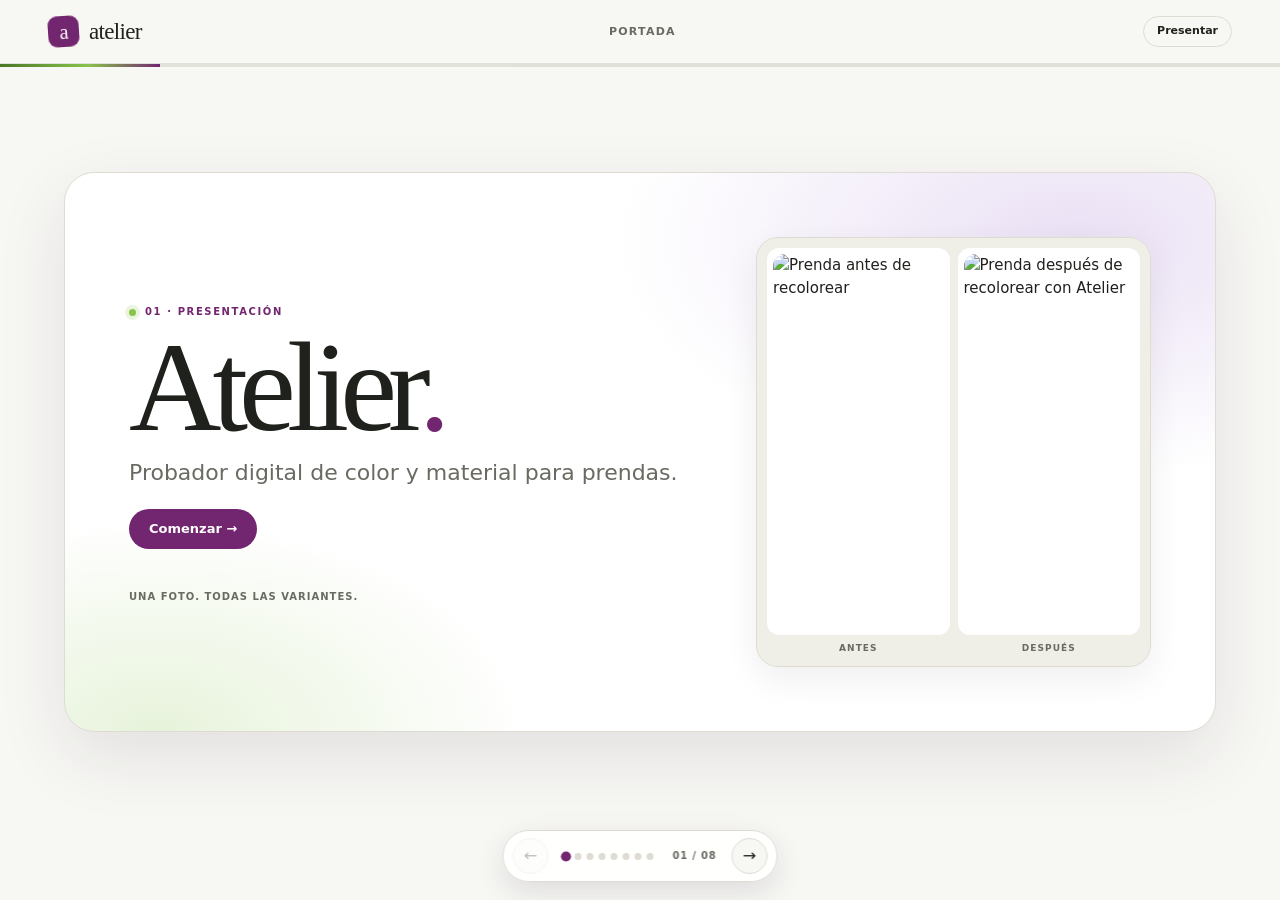
==== commit 2f89abd6: "base de presentación" ====
--- a/presentacion.html
+++ b/presentacion.html
@@ -551,16 +551,15 @@
   }
   .demo-figure .image-box {
     display: grid;
+    grid-template-rows: minmax(0, 1fr);
     place-items: center;
     height: 130px;
     padding: 8px;
     background: var(--paper-2);
   }
   .demo-figure img {
-    width: auto;
-    height: auto;
-    max-width: 100%;
-    max-height: 100%;
+    width: 100%;
+    height: 100%;
     border-radius: 8px;
     object-fit: contain;
   }
@@ -793,16 +792,15 @@
   }
   .benefit-figure .benefit-image {
     display: grid;
+    grid-template-rows: minmax(0, 1fr);
     place-items: center;
     height: clamp(320px, 48vh, 560px);
     padding: 12px;
     background: var(--paper-2);
   }
   .benefit-figure img {
-    width: auto;
-    height: auto;
-    max-width: 100%;
-    max-height: 100%;
+    width: 100%;
+    height: 100%;
     border-radius: 10px;
     object-fit: contain;
   }
@@ -837,6 +835,36 @@
     color: rgba(255, 255, 255, .7);
     font-size: 9px;
     text-align: center;
+  }
+
+  .merge-grid {
+    display: grid;
+    grid-template-columns: minmax(0, 1.05fr) minmax(0, .95fr);
+    gap: clamp(20px, 3vw, 36px);
+    align-items: stretch;
+    margin-top: 14px;
+  }
+  .merge-copy { display: flex; flex-direction: column; }
+  .merge-copy .solution-strip {
+    grid-template-columns: repeat(2, minmax(0, 1fr));
+    margin: 0 0 16px;
+  }
+  .merge-copy > p {
+    max-width: 48ch;
+    margin: 0 0 12px;
+    color: var(--muted);
+    font-size: 14px;
+    line-height: 1.55;
+  }
+  .merge-copy .benefit-points { margin-top: 0; }
+  .merge-grid .benefit-figure {
+    display: flex;
+    flex-direction: column;
+    height: 100%;
+  }
+  .benefit-slide .merge-grid .benefit-image {
+    flex: 1 1 auto;
+    height: clamp(330px, 48vh, 560px);
   }
 
   .compare {
@@ -897,6 +925,7 @@
   }
   .shot-img {
     display: grid;
+    grid-template-rows: minmax(0, 1fr);
     place-items: center;
     height: clamp(220px, 30vh, 340px);
     padding: 9px;
@@ -908,10 +937,8 @@
     background-size: 18px 18px;
   }
   .shot-img img {
-    width: auto;
-    height: auto;
-    max-width: 100%;
-    max-height: 100%;
+    width: 100%;
+    height: 100%;
     border-radius: 6px;
     object-fit: contain;
   }
@@ -988,17 +1015,17 @@
   }
   .quality-figure .image-box {
     display: grid;
+    grid-template-rows: minmax(0, 1fr);
     place-items: center;
     height: 210px;
     padding: 10px;
     background: var(--paper-2);
   }
   .quality-figure img {
-    width: auto;
-    height: auto;
-    max-width: 100%;
-    max-height: 100%;
+    width: 100%;
+    height: 100%;
     border-radius: 8px;
+    object-fit: contain;
   }
   .quality-figure figcaption {
     padding: 10px 14px;
@@ -1011,7 +1038,7 @@
     width: min(1280px, 100%);
     margin: 10px auto 0;
   }
-  .quality-figure.flow-figure .image-box { height: clamp(320px, 45vh, 560px); }
+  .quality-figure.flow-figure .image-box { height: clamp(340px, 46vh, 600px); }
 
   .stat-strip {
     display: grid;
@@ -1310,6 +1337,69 @@
     text-transform: uppercase;
   }
 
+  .cover-simple-grid {
+    display: grid;
+    grid-template-columns: minmax(0, 1.05fr) minmax(250px, .72fr);
+    gap: clamp(24px, 4vw, 56px);
+    align-items: center;
+  }
+
+  .cover-simple-figure {
+    margin: 0;
+    overflow: hidden;
+    border: 1px solid var(--line);
+    border-radius: 22px;
+    background: var(--paper-2);
+    box-shadow: var(--shadow-soft);
+  }
+  .cover-simple-image {
+    display: grid;
+    grid-template-rows: minmax(0, 1fr);
+    place-items: center;
+    height: clamp(300px, 52vh, 560px);
+    padding: 12px;
+  }
+  .cover-simple-figure img {
+    width: 100%;
+    height: 100%;
+    border-radius: 12px;
+    object-fit: contain;
+  }
+  .cover-simple-figure figcaption {
+    padding: 10px 14px;
+    border-top: 1px solid var(--line);
+    color: var(--muted);
+    font-size: 10px;
+    text-align: center;
+  }
+  .cover-compare {
+    display: grid;
+    grid-template-columns: repeat(2, minmax(0, 1fr));
+    gap: 8px;
+    padding: 10px;
+    background: var(--paper-2);
+  }
+  .cover-compare-item {
+    display: flex;
+    flex-direction: column;
+    gap: 7px;
+    min-width: 0;
+  }
+  .cover-compare-item .cover-simple-image {
+    height: clamp(270px, 43vh, 450px);
+    padding: 6px;
+    border-radius: 12px;
+    background: var(--white);
+  }
+  .cover-compare-item span {
+    color: var(--muted);
+    font-size: 9px;
+    font-weight: 800;
+    letter-spacing: .12em;
+    text-align: center;
+    text-transform: uppercase;
+  }
+
   .cover-visual {
     position: relative;
     padding: 16px 0 16px 16px;
@@ -1466,16 +1556,15 @@
   }
   .showcase-media {
     display: grid;
+    grid-template-rows: minmax(0, 1fr);
     place-items: center;
     height: clamp(240px, 32vh, 360px);
     padding: 10px;
     background: rgba(255, 255, 255, .04);
   }
   .showcase-media img {
-    width: auto;
-    height: auto;
-    max-width: 100%;
-    max-height: 100%;
+    width: 100%;
+    height: 100%;
     border-radius: 8px;
     object-fit: contain;
   }
@@ -1496,10 +1585,8 @@
     margin: 0;
   }
   .compare-image img {
-    width: auto;
-    height: auto;
-    max-width: 100%;
-    max-height: 100%;
+    width: 100%;
+    height: 100%;
     border-radius: 6px;
     object-fit: contain;
   }
@@ -1576,18 +1663,19 @@
   }
 
   @media (min-height: 760px) {
-    .benefit-figure .benefit-image { height: clamp(380px, 50vh, 600px); }
+    .benefit-figure .benefit-image { height: clamp(400px, 58vh, 640px); }
     .benefit-two-up img { height: clamp(340px, 48vh, 580px); }
   }
 
   @media (min-height: 900px) {
-    .benefit-figure .benefit-image { height: clamp(440px, 52vh, 640px); }
+    .benefit-figure .benefit-image { height: clamp(460px, 60vh, 700px); }
     .benefit-two-up img { height: clamp(380px, 50vh, 620px); }
   }
 
   @media (max-width: 980px) {
     .cover-grid { grid-template-columns: minmax(0, 1fr) minmax(250px, .7fr); gap: 30px; }
     .benefit-detail { grid-template-columns: 1fr; }
+    .merge-grid { grid-template-columns: 1fr; }
     .feature-grid { grid-template-columns: repeat(2, minmax(0, 1fr)); }
     .result-grid { grid-template-columns: repeat(2, minmax(0, 1fr)); }
     .slide-head { grid-template-columns: 1fr; gap: 16px; }
@@ -1609,6 +1697,8 @@
     .brand { font-size: 21px; }
     .brand-mark { width: 28px; height: 28px; border-radius: 8px; font-size: 18px; }
     .cover-grid { grid-template-columns: 1fr; gap: 34px; }
+    .cover-simple-grid { grid-template-columns: 1fr; gap: 26px; }
+    .cover-simple-image { height: clamp(240px, 40vh, 380px); }
     .cover-visual { width: min(360px, 100%); margin-inline: auto; }
     .cover-hint { display: none; }
     .showcase-grid { grid-template-columns: 1fr; }
@@ -1714,13 +1804,33 @@
   <section class="slide is-active" id="portada" data-title="Portada" aria-label="Portada">
     <div class="slide-inner">
       <div class="cover-simple">
-        <p class="kicker">01 · Presentación</p>
-        <h1>Atelier<em>.</em></h1>
-        <p class="cover-simple-lead">Probador digital de color y material para prendas.</p>
-        <div class="cover-simple-actions">
-          <button class="btn btn-primary" type="button" data-next>Comenzar →</button>
+        <div class="cover-simple-grid">
+          <div>
+            <p class="kicker">01 · Presentación</p>
+            <h1>Atelier<em>.</em></h1>
+            <p class="cover-simple-lead">Probador digital de color y material para prendas.</p>
+            <div class="cover-simple-actions">
+              <button class="btn btn-primary" type="button" data-next>Comenzar →</button>
+            </div>
+            <p class="cover-simple-foot">Una foto. Todas las variantes.</p>
+          </div>
+          <figure class="cover-simple-figure">
+            <div class="cover-compare">
+              <div class="cover-compare-item">
+                <div class="cover-simple-image">
+                  <img src="outputs/pix2pix/original_ejemplo1_486d2f39.png" alt="Prenda antes de recolorear">
+                </div>
+                <span>Antes</span>
+              </div>
+              <div class="cover-compare-item">
+                <div class="cover-simple-image">
+                  <img src="outputs/pix2pix/recoloreado_ejemplo1_486d2f39.png" alt="Prenda después de recolorear con Atelier">
+                </div>
+                <span>Después</span>
+              </div>
+            </div>
+          </figure>
         </div>
-        <p class="cover-simple-foot">Una foto. Todas las variantes.</p>
       </div>
     </div>
   </section>
@@ -1740,7 +1850,7 @@
           <span class="ghost-num" aria-hidden="true">01</span>
           <span class="card-tag">Muestras</span>
           <h3>Tejidos y prototipos</h3>
-          <p>Pedir muestras, coser prototipos y esperar al proveedor: días o semanas por cada variante.</p>
+          <p>Pedir muestras, coser prototipos y esperar al proveedor: días o semanas por cada prenda y color.</p>
         </article>
         <article class="card pain-card">
           <span class="ghost-num" aria-hidden="true">02</span>
@@ -1757,8 +1867,8 @@
         <article class="card pain-card">
           <span class="ghost-num" aria-hidden="true">04</span>
           <span class="card-tag">Aprobación</span>
-          <h3>Idas y vueltas</h3>
-          <p>Diseño, producto y proveedor revisan muestras físicas antes de tomar una decisión.</p>
+          <h3>Costes de producción</h3>
+          <p> Fotografiar una prenda en múltiples variantes de color es un proceso costoso.</p>
         </article>
       </div>
 
@@ -1773,14 +1883,10 @@
     <div class="slide-inner cover-grid">
       <div>
         <p class="kicker">03 · Nuestro proyecto</p>
-        <h1>Color sin muestras.<br><em>La misma esencia.</em></h1>
+        <h1>Cambio de color sin coste.<br></h1>
         <p class="cover-lead">Atelier detecta cada prenda en una foto y prueba color o material sin fabricar muestras. Tú decides qué cambia; la prenda real no se toca.</p>
-        <ul class="project-points">
-          <li><b>01</b><span><strong>Detecta</strong> cada prenda en la foto.</span></li>
-          <li><b>02</b><span><strong>Recolorea</strong> color o material.</span></li>
-          <li><b>03</b><span><strong>Conserva</strong> pliegues, luz y escena.</span></li>
-          <li><b>04</b><span><strong>Descarga</strong> el PNG para catálogo.</span></li>
-        </ul>
+        <p class="cover-lead">La herramienta trabaja directamente sobre la imagen que ya tienes: aísla la silueta de la prenda y aplica el nuevo color o material respetando las sombras, los pliegues y la textura del tejido. No hace falta modelo, estudio ni muestra física para ver cómo queda la variante en el catálogo.</p>
+        <p class="project-note">Una sola foto basta para probar decenas de variantes antes de producir.</p>
       </div>
 
       <aside class="cover-visual" aria-label="Vista previa de Atelier">
@@ -1811,72 +1917,49 @@
     </div>
   </section>
 
-  <section class="slide" id="flujo" data-title="Flujo de la prenda" aria-label="Flujo de la prenda">
+  <section class="slide benefit-slide" id="flujo" data-title="Flujo y ventajas" aria-label="Flujo y ventajas">
     <div class="slide-inner">
       <div class="slide-head">
         <div>
-          <p class="kicker">04 · Flujo de la prenda</p>
+          <p class="kicker">04 · Flujo y ventajas</p>
           <h2>De la foto al catálogo.</h2>
         </div>
-        <p class="lead">Atelier detecta cada prenda, la aísla y permite editarla por separado, sin salir del equipo.</p>
+        <p class="lead">Atelier detecta cada prenda, la edita por separado y conserva pliegues, luz y textura. El color cambia; la tela no.</p>
       </div>
 
-      <div class="solution-strip four">
-        <div class="solution-step">
-          <b>1</b>
-          <div><strong>Sube la foto</strong><span>una prenda o varias</span></div>
-        </div>
-        <div class="solution-step">
-          <b>2</b>
-          <div><strong>Detecta cada prenda</strong><span>una o varias en la foto</span></div>
-        </div>
-        <div class="solution-step">
-          <b>3</b>
-          <div><strong>Edita</strong><span>color o material</span></div>
-        </div>
-        <div class="solution-step">
-          <b>4</b>
-          <div><strong>Descarga</strong><span>PNG para catálogo</span></div>
-        </div>
-      </div>
-
-      <figure class="quality-figure flow-figure">
-        <div class="image-pair">
-          <div class="image-box">
-            <img src="outputs/pix2pix/original_ejemplo1_486d2f39.png" alt="Foto original del ejemplo 1 antes de recolorear" loading="lazy">
+      <div class="merge-grid">
+        <div class="merge-copy">
+          <div class="solution-strip four">
+            <div class="solution-step">
+              <b>1</b>
+              <div><strong>Sube la foto</strong><span>una prenda o varias</span></div>
+            </div>
+            <div class="solution-step">
+              <b>2</b>
+              <div><strong>Detecta cada prenda</strong><span>una o varias en la foto</span></div>
+            </div>
+            <div class="solution-step">
+              <b>3</b>
+              <div><strong>Edita</strong><span>color o material</span></div>
+            </div>
+            <div class="solution-step">
+              <b>4</b>
+              <div><strong>Descarga</strong><span>PNG para catálogo</span></div>
+            </div>
           </div>
-          <div class="image-box">
-            <img src="outputs/pix2pix/recoloreado_ejemplo1_486d2f39.png" alt="Resultado del ejemplo 1 recoloreado con Atelier" loading="lazy">
-          </div>
-        </div>
-        <figcaption>Ejemplo 1 · Original (izquierda) y resultado (derecha): la prenda cambia de color sin fabricar muestras.</figcaption>
-      </figure>
-    </div>
-  </section>
-
-  <section class="slide benefit-slide" id="pliegues" data-title="Ventajas · Pliegues" aria-label="Ventajas: pliegues">
-    <div class="slide-inner">
-      <div class="slide-head">
-        <div>
-          <p class="kicker">05 · Ventajas</p>
-          <h2>El color cambia. La tela no.</h2>
-        </div>
-        <p class="lead">Atelier recolorea la prenda, no la reconstruye: el volumen, las costuras y la caída siguen siendo los de la foto original.</p>
-      </div>
-
-      <div class="benefit-detail">
-        <div class="benefit-copy">
-          <p>El color se integra con la luminancia de la prenda. Los pliegues no se borran ni se inventan: se conservan con sus sombras y su textura.</p>
+
+          <p>El color se integra con la iluminación de la prenda. Los pliegues no se borran ni se inventan: se conservan con sus sombras y su textura.</p>
           <ul class="benefit-points">
-            <li><b>01</b><span><strong>Luminancia original:</strong> el color se funde con las sombras de cada pliegue.</span></li>
+            <li><b>01</b><span><strong>Iluminación original:</strong> el color se funde con las sombras de cada pliegue.</span></li>
             <li><b>02</b><span><strong>Sin retoque manual:</strong> no hay que recortar ni reconstruir la tela.</span></li>
             <li><b>03</b><span><strong>Forma intacta:</strong> la prenda mantiene su caída y sus costuras.</span></li>
           </ul>
+          <p class="benefit-note">El color se adapta a la foto. La foto no se adapta al color.</p>
         </div>
 
         <figure class="benefit-figure">
           <div class="benefit-image">
-            <img src="outputs/pix2pix/recoloreado_HSV_tono_170_sat_142_brillo_255_81c1c559.png" alt="Camisa recoloreada en tono 170 conservando pliegues y costuras" loading="lazy">
+            <img src="outputs/pix2pix/recoloreado_ejemplo_5_39042c0b.png" alt="Camisa recoloreada con Atelier conservando pliegues y costuras" loading="lazy">
           </div>
           <figcaption>Pliegues, sombras y costuras conservados en el resultado.</figcaption>
         </figure>
@@ -1888,7 +1971,7 @@
     <div class="slide-inner">
       <div class="slide-head">
         <div>
-          <p class="kicker">06 · Ventajas</p>
+          <p class="kicker">05 · Ventajas</p>
           <h2>La luz real sigue mandando.</h2>
         </div>
         <p class="lead">No se reilumina la escena ni se inventa un estudio: el color se integra con la luz, las sombras y los reflejos de la foto.</p>
@@ -1919,7 +2002,7 @@
     <div class="slide-inner">
       <div class="slide-head">
         <div>
-          <p class="kicker">07 · Ventajas</p>
+          <p class="kicker">06 · Ventajas</p>
           <h2>La prenda real, en otro color.</h2>
         </div>
         <p class="lead">El resultado parte de la foto original: cambia el color de la prenda y conserva su forma, su caída y el resto de la escena.</p>
@@ -1952,47 +2035,36 @@
     </div>
   </section>
 
-  <section class="slide" id="futuro" data-title="Trabajo futuro" aria-label="Trabajo futuro">
+  <section class="slide" id="futuro" data-title="Impacto en el negocio" aria-label="Impacto en el negocio">
     <div class="slide-inner">
       <div class="slide-head">
         <div>
-          <p class="kicker">08 · Trabajo futuro</p>
-          <h2>De probador a plataforma de catálogo.</h2>
+          <p class="kicker">07 · Impacto</p>
+          <h2>Del probador al negocio.</h2>
         </div>
-        <p class="lead">Atelier ya resuelve la prueba individual. El siguiente salto es convertirla en una herramienta de trabajo para equipos y catálogos completos.</p>
+        <p class="lead">La interfaz no solo cambia colores: impacta directamente en las métricas comerciales y abre nuevas aplicaciones para la compañía.</p>
       </div>
 
-      <div class="roadmap">
-        <article class="card now">
-          <span class="stage">Ahora</span>
-          <h3>Probador local</h3>
-          <ul>
-            <li>Color y material por prenda.</li>
-            <li>Varias prendas en una foto.</li>
-            <li>Historial, comparativas y descarga.</li>
+      <div class="two-panels">
+        <article class="panel">
+          <span class="card-tag">1. Métricas de negocio</span>
+          <h3>Métricas de negocio impactadas directamente por la implementación de la interfaz</h3>
+          <ul class="list green">
+            <li><strong>Aumento de ventas online:</strong> Mayor tiempo de interacción y engagement en las páginas de producto.</li>
+            <li><strong>Reducción de devoluciones:</strong> Clientes con expectativas de color mucho más alineadas a la realidad.</li>
+            <li><strong>Eficiencia operativa:</strong> Reducción drástica en presupuestos destinados a fotografía digital masiva.</li>
           </ul>
         </article>
-        <article class="card next">
-          <span class="stage">Siguiente</span>
-          <h3>Escala de equipo</h3>
-          <ul>
-            <li>Procesamiento por lotes.</li>
-            <li>Perfiles de marca y paletas guardadas.</li>
-            <li>Más materiales y categorías.</li>
-          </ul>
-        </article>
-        <article class="card later">
-          <span class="stage">Después</span>
-          <h3>Integración</h3>
-          <ul>
-            <li>Conexión con e-commerce y PIM.</li>
-            <li>Try-on y previsualización sobre modelo.</li>
-            <li>Cuentas y trabajo multiusuario.</li>
+        <article class="panel">
+          <span class="card-tag">2. Aplicaciones reales en el negocio</span>
+          <h3>Cómo se integra esta solución en la estrategia comercial de la compañía</h3>
+          <ul class="list">
+            <li><strong>E-commerce de moda:</strong> Cambio de color interactivo directamente en la ficha de producto para enganchar al usuario.</li>
+            <li><strong>Customización directa al consumidor:</strong> Experiencias inmersivas donde el cliente visualiza su prenda ideal al momento.</li>
+            <li><strong>Optimización de stock:</strong> Validación previa de la demanda digital antes de invertir en grandes tiradas de fabricación física.</li>
           </ul>
         </article>
       </div>
-
-      <p class="roadmap-note">El objetivo: que probar una colección sea tan rápido como cambiar una foto.</p>
     </div>
   </section>
 
@@ -2001,11 +2073,11 @@
       <div class="closing-panel">
         <div class="closing-head">
           <div>
-            <p class="kicker">09 · Prueba Atelier</p>
+            <p class="kicker">08 · Prueba Atelier</p>
             <h2>Tu próximo catálogo empieza con una foto.</h2>
           </div>
           <div class="closing-head-copy">
-            <p>Abre Atelier en local, sube una prenda real y prueba color o material. En minutos verás la variante sin fabricar muestras ni salir del equipo.</p>
+            <p>Abre Atelier en local, sube una prenda real y prueba color o material. En minutos verás la variante sin fabricar muestras.</p>
             <div class="closing-actions">
               <a class="btn btn-primary" href="http://127.0.0.1:8000" target="_blank" rel="noopener">Abrir la app</a>
               <button class="btn btn-ghost" type="button" data-goto="0">Volver al inicio</button>
@@ -2015,45 +2087,17 @@
 
         <div class="showcase-grid" aria-label="Resultados de ejemplo">
           <figure class="showcase-card">
-            <div class="compare-pair">
-              <figure class="compare-image">
-                <img src="outputs/pix2pix/original_ejemplo1_486d2f39.png" alt="Foto original del ejemplo 1 antes de recolorear" loading="lazy">
-                <span>Original</span>
-              </figure>
-              <figure class="compare-image">
-                <img src="outputs/pix2pix/recoloreado_ejemplo1_486d2f39.png" alt="Resultado del ejemplo 1 recoloreado con Atelier" loading="lazy">
-                <span>Resultado</span>
-              </figure>
+            <div class="showcase-media">
+              <img src="outputs/pix2pix/recoloreado_ejemplo_3_0a4d2b12.png" alt="Prenda recoloreada con Atelier" loading="lazy">
             </div>
-            <figcaption><strong>Ejemplo 1</strong><span>La misma foto, con la prenda en un nuevo color.</span></figcaption>
-          </figure>
-
-          <figure class="showcase-card">
-            <div class="compare-pair">
-              <figure class="compare-image">
-                <img src="outputs/pix2pix/original_ejemplo2_4666ccaf.png" alt="Foto original del ejemplo 2 antes de recolorear" loading="lazy">
-                <span>Original</span>
-              </figure>
-              <figure class="compare-image">
-                <img src="outputs/pix2pix/recoloreado_ejemplo2_4666ccaf.png" alt="Resultado del ejemplo 2 recoloreado con Atelier" loading="lazy">
-                <span>Resultado</span>
-              </figure>
-            </div>
-            <figcaption><strong>Ejemplo 2</strong><span>Color nuevo sin perder forma, luz ni escena.</span></figcaption>
+            <figcaption><span>Color nuevo sobre la prenda real, sin fabricar muestras.</span></figcaption>
           </figure>
 
           <figure class="showcase-card">
             <div class="showcase-media">
-              <img src="outputs/pix2pix/recoloreado_HSV_tono_170_sat_142_brillo_255_81c1c559.png" alt="Camisa recoloreada con tono 170, saturación 142 y brillo 255" loading="lazy">
+              <img src="outputs/pix2pix/recoloreado_ejemplo4_1c2889c9.png" alt="Prenda recoloreada con Atelier" loading="lazy">
             </div>
-            <figcaption><strong>Tono 170 · Saturación 142 · Brillo 255</strong><span>Camisa / blusa con el color elegido.</span></figcaption>
-          </figure>
-
-          <figure class="showcase-card">
-            <div class="showcase-media">
-              <img src="outputs/pix2pix/recoloreado_HSV_tono_291_sat_75_brillo_255_81445f83.png" alt="Sweater recoloreado con tono 291, saturación 75 y brillo 255" loading="lazy">
-            </div>
-            <figcaption><strong>Tono 291 · Saturación 75 · Brillo 255</strong><span>Sweater con el color elegido.</span></figcaption>
+            <figcaption><span>Resultado completo: forma, luz y escena intactas.</span></figcaption>
           </figure>
         </div>
 
@@ -2069,7 +2113,7 @@
 <nav class="deck-nav" aria-label="Navegación de diapositivas">
   <button class="nav-btn" id="prevButton" type="button" aria-label="Diapositiva anterior">←</button>
   <div class="dots" id="dots" aria-label="Ir a una diapositiva"></div>
-  <span class="nav-count" id="slideCounter">01 / 9</span>
+  <span class="nav-count" id="slideCounter">01 / 8</span>
   <button class="nav-btn" id="nextButton" type="button" aria-label="Diapositiva siguiente">→</button>
 </nav>
 
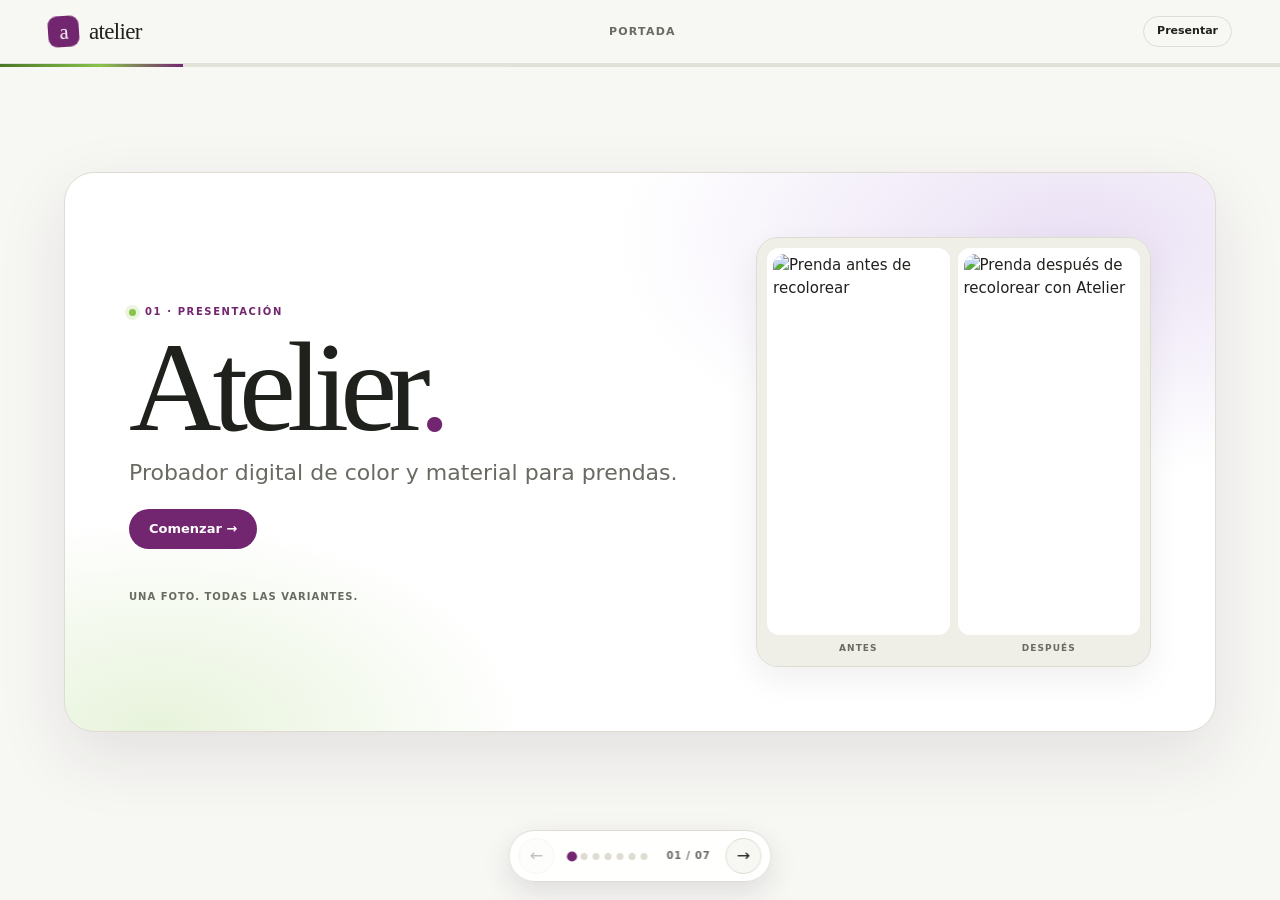
==== commit c795e6c9: "listap" ====
--- a/presentacion.html
+++ b/presentacion.html
@@ -855,6 +855,10 @@
     color: var(--muted);
     font-size: 14px;
     line-height: 1.55;
+  }
+  .merge-copy > p.benefit-note {
+    margin-top: 24px;
+    margin-bottom: 0;
   }
   .merge-copy .benefit-points { margin-top: 0; }
   .merge-grid .benefit-figure {
@@ -1924,7 +1928,7 @@
           <p class="kicker">04 · Flujo y ventajas</p>
           <h2>De la foto al catálogo.</h2>
         </div>
-        <p class="lead">Atelier detecta cada prenda, la edita por separado y conserva pliegues, luz y textura. El color cambia; la tela no.</p>
+        <p class="lead">Atelier detecta cada prenda, la edita por separado y conserva pliegues, luz, sombras y textura. El color cambia; la tela no.</p>
       </div>
 
       <div class="merge-grid">
@@ -1948,61 +1952,31 @@
             </div>
           </div>
 
-          <p>El color se integra con la iluminación de la prenda. Los pliegues no se borran ni se inventan: se conservan con sus sombras y su textura.</p>
+          <p>El color se integra con la iluminación de la prenda y conserva sus pliegues, sombras y textura. La escena no se reilumina.</p>
           <ul class="benefit-points">
-            <li><b>01</b><span><strong>Iluminación original:</strong> el color se funde con las sombras de cada pliegue.</span></li>
-            <li><b>02</b><span><strong>Sin retoque manual:</strong> no hay que recortar ni reconstruir la tela.</span></li>
-            <li><b>03</b><span><strong>Forma intacta:</strong> la prenda mantiene su caída y sus costuras.</span></li>
+            <li><b>01</b><span><strong>Iluminación y sombras:</strong> el color respeta la luz de cada pliegue.</span></li>
+            <li><b>02</b><span><strong>Reflejos y textura:</strong> el material se lee como en la foto original.</span></li>
+            <li><b>03</b><span><strong>Forma intacta:</strong> la prenda conserva su caída y sus costuras.</span></li>
+            <li><b>04</b><span><strong>Escena intacta:</strong> fondo, modelo y entorno no cambian.</span></li>
           </ul>
           <p class="benefit-note">El color se adapta a la foto. La foto no se adapta al color.</p>
         </div>
 
         <figure class="benefit-figure">
           <div class="benefit-image">
-            <img src="outputs/pix2pix/recoloreado_ejemplo_5_39042c0b.png" alt="Camisa recoloreada con Atelier conservando pliegues y costuras" loading="lazy">
+            <img src="outputs/pix2pix/recoloreado_ejemplo_7_7b4d2a06.png" alt="Prenda recoloreada con Atelier conservando pliegues y costuras" loading="lazy">
           </div>
-          <figcaption>Pliegues, sombras y costuras conservados en el resultado.</figcaption>
+          <figcaption>Pliegues, sombras, costuras y luz original conservados en el resultado.</figcaption>
         </figure>
       </div>
     </div>
   </section>
 
-  <section class="slide benefit-slide" id="luz" data-title="Ventajas · Luz" aria-label="Ventajas: luz">
+  <section class="slide benefit-slide" id="prendas" data-title="Ventajas · Antes y después" aria-label="Ventajas: antes y después">
     <div class="slide-inner">
       <div class="slide-head">
         <div>
           <p class="kicker">05 · Ventajas</p>
-          <h2>La luz real sigue mandando.</h2>
-        </div>
-        <p class="lead">No se reilumina la escena ni se inventa un estudio: el color se integra con la luz, las sombras y los reflejos de la foto.</p>
-      </div>
-
-      <div class="benefit-detail">
-        <div class="benefit-copy">
-          <p>El resultado conserva la dirección de la luz y la temperatura de la escena. La prenda se ve afectada por el mismo entorno que en la foto original.</p>
-          <ul class="benefit-points">
-            <li><b>01</b><span><strong>Sombras coherentes:</strong> el nuevo color respeta la dirección de la luz.</span></li>
-            <li><b>02</b><span><strong>Reflejos y textura:</strong> el material se lee igual que en la foto original.</span></li>
-            <li><b>03</b><span><strong>Escena intacta:</strong> fondo, modelo y entorno no se alteran.</span></li>
-          </ul>
-          <p class="benefit-note">El color se adapta a la foto. La foto no se adapta al color.</p>
-        </div>
-
-        <figure class="benefit-figure">
-          <div class="benefit-image">
-            <img src="outputs/pix2pix/recoloreado_HSV_tono_291_sat_75_brillo_255_81445f83.png" alt="Sweater recoloreado en tono 291 conservando la luz y las sombras originales" loading="lazy">
-          </div>
-          <figcaption>Luz, sombras y reflejos de la foto original, sin reiluminar.</figcaption>
-        </figure>
-      </div>
-    </div>
-  </section>
-
-  <section class="slide benefit-slide" id="prendas" data-title="Ventajas · Antes y después" aria-label="Ventajas: antes y después">
-    <div class="slide-inner">
-      <div class="slide-head">
-        <div>
-          <p class="kicker">06 · Ventajas</p>
           <h2>La prenda real, en otro color.</h2>
         </div>
         <p class="lead">El resultado parte de la foto original: cambia el color de la prenda y conserva su forma, su caída y el resto de la escena.</p>
@@ -2039,7 +2013,7 @@
     <div class="slide-inner">
       <div class="slide-head">
         <div>
-          <p class="kicker">07 · Impacto</p>
+          <p class="kicker">06 · Impacto</p>
           <h2>Del probador al negocio.</h2>
         </div>
         <p class="lead">La interfaz no solo cambia colores: impacta directamente en las métricas comerciales y abre nuevas aplicaciones para la compañía.</p>
@@ -2073,7 +2047,7 @@
       <div class="closing-panel">
         <div class="closing-head">
           <div>
-            <p class="kicker">08 · Prueba Atelier</p>
+            <p class="kicker">07 · Prueba Atelier</p>
             <h2>Tu próximo catálogo empieza con una foto.</h2>
           </div>
           <div class="closing-head-copy">
@@ -2113,7 +2087,7 @@
 <nav class="deck-nav" aria-label="Navegación de diapositivas">
   <button class="nav-btn" id="prevButton" type="button" aria-label="Diapositiva anterior">←</button>
   <div class="dots" id="dots" aria-label="Ir a una diapositiva"></div>
-  <span class="nav-count" id="slideCounter">01 / 8</span>
+  <span class="nav-count" id="slideCounter">01 / 7</span>
   <button class="nav-btn" id="nextButton" type="button" aria-label="Diapositiva siguiente">→</button>
 </nav>
 
